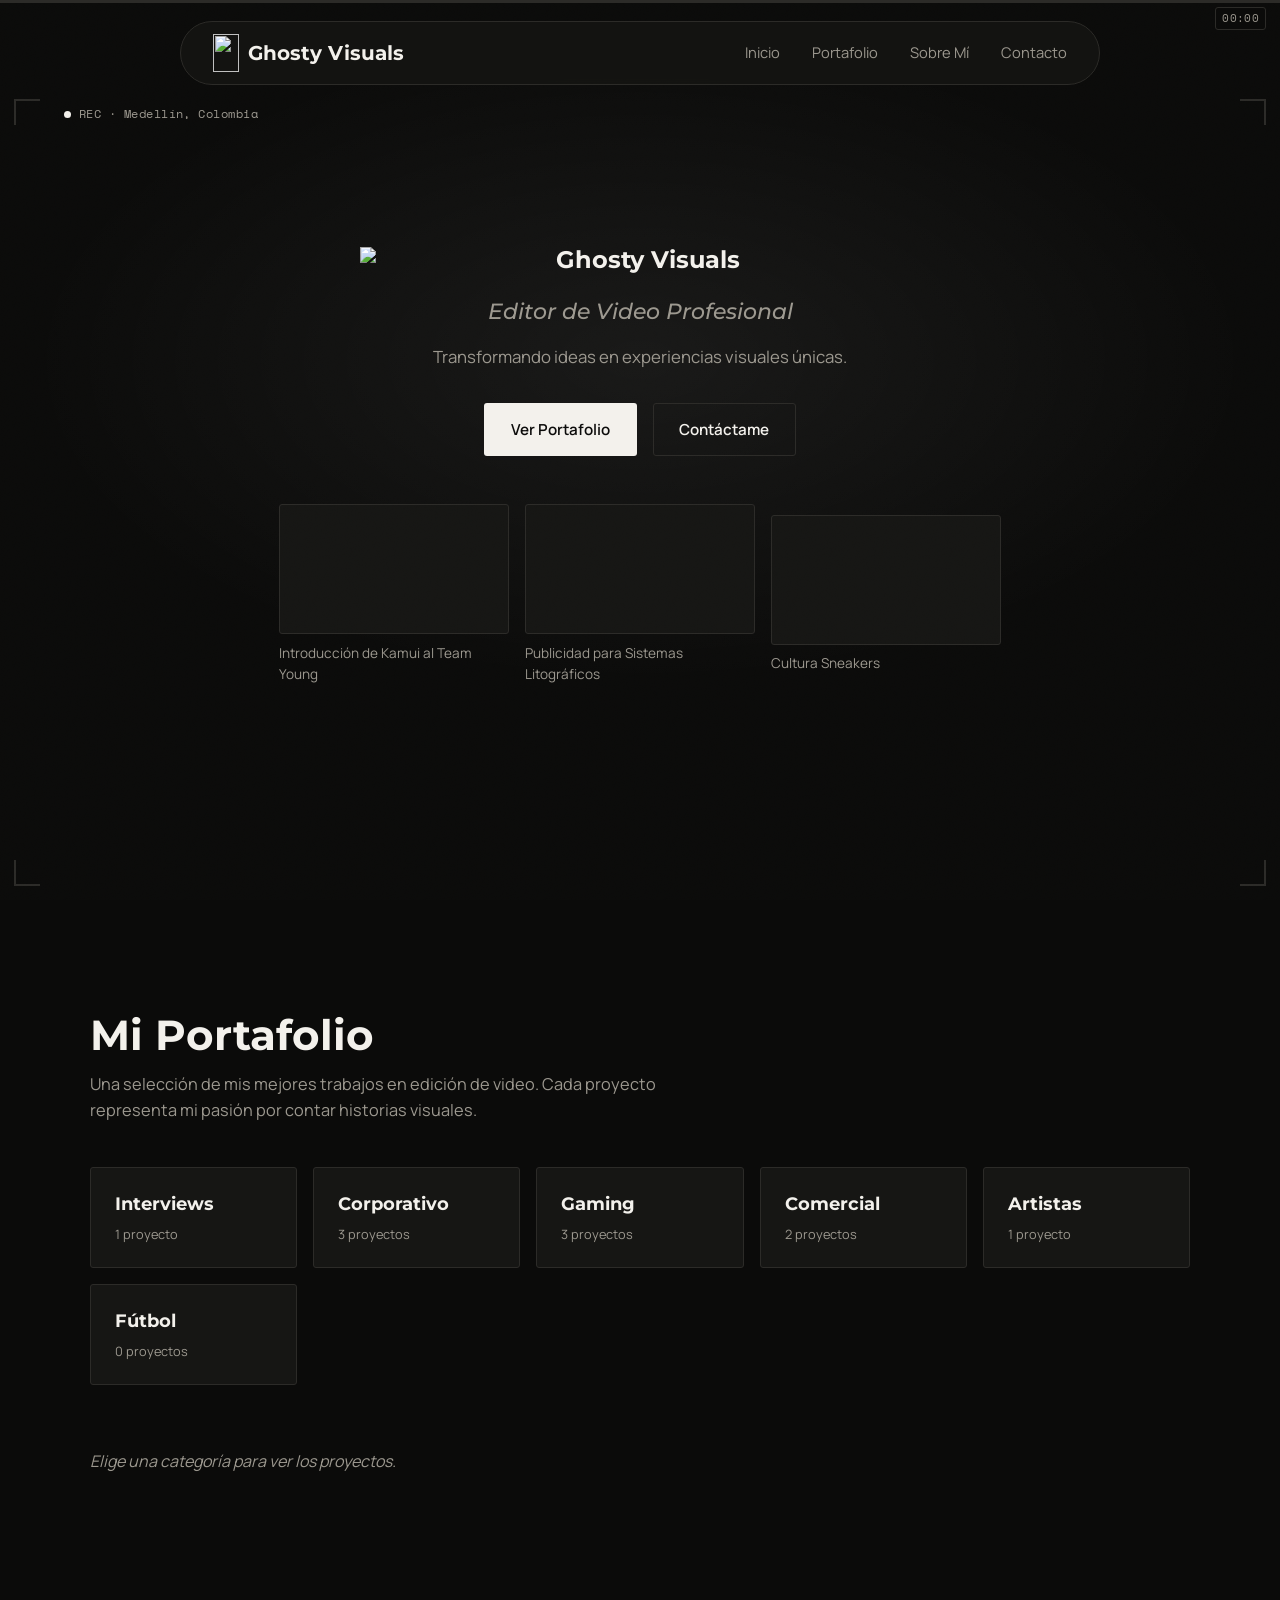
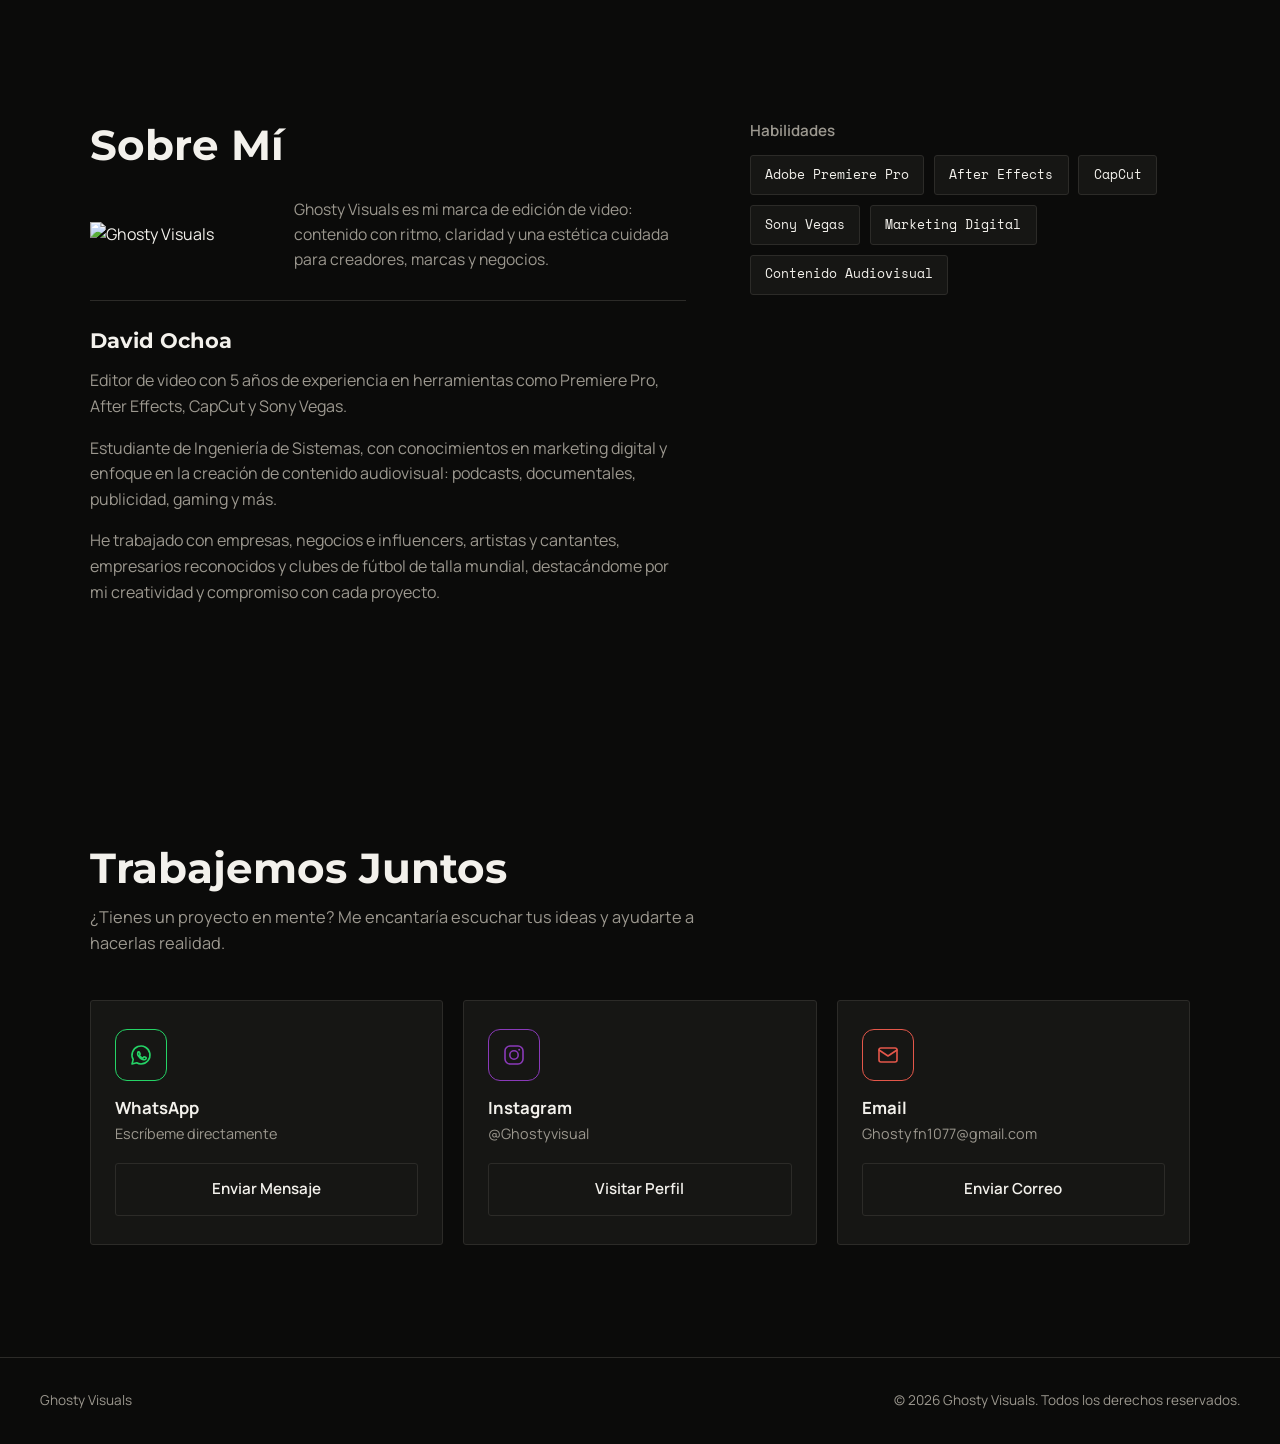
==== index.html @ fc75b126 "Primera versión del portafolio Primera versión del portafolio" ====
<!DOCTYPE html>
<html lang="es">
<head>
  <meta charset="UTF-8">
  <meta name="viewport" content="width=device-width, initial-scale=1.0">
  <title>Ghosty Visuals — Editor de Video Profesional</title>
  <meta name="description" content="Portafolio de Ghosty Visuals, editor de video en Medellín, Colombia. Interviews, corporativo, gaming, comercial, artistas y fútbol.">

  <link rel="preconnect" href="https://fonts.googleapis.com">
  <link rel="preconnect" href="https://fonts.gstatic.com" crossorigin>
  <link href="https://fonts.googleapis.com/css2?family=Montserrat:ital,wght@0,600;0,700;0,800;1,500&family=Manrope:wght@400;500;600;700&family=Space+Mono:wght@400;500&display=swap" rel="stylesheet">

  <link rel="stylesheet" href="styles.css">
</head>
<body>

  <!-- barra de progreso tipo "scrubber" de video -->
  <div class="scrub-track" aria-hidden="true">
    <div class="scrub-fill" id="scrubFill"></div>
    <span class="scrub-time" id="scrubTime">00:00</span>
  </div>

  <header class="nav">
    <a href="#inicio" class="nav__brand">
      <img class="nav__ghost" src="assets/logo-ghost-only.png" alt="">
      Ghosty Visuals
    </a>
    <button class="nav__toggle" id="navToggle" aria-label="Abrir menú" aria-expanded="false" aria-controls="navLinks">
      <span></span><span></span><span></span>
    </button>
    <nav class="nav__links" id="navLinks">
      <a href="#inicio">Inicio</a>
      <a href="#portafolio">Portafolio</a>
      <a href="#sobre-mi">Sobre Mí</a>
      <a href="#contacto">Contacto</a>
    </nav>
  </header>

  <main>
    <!-- HERO -->
    <section id="inicio" class="hero">
      <i class="corner corner--tl" aria-hidden="true"></i>
      <i class="corner corner--tr" aria-hidden="true"></i>
      <i class="corner corner--bl" aria-hidden="true"></i>
      <i class="corner corner--br" aria-hidden="true"></i>

      <div class="hero__osd">
        <span class="rec-dot" aria-hidden="true"></span>
        <span>REC · Medellín, Colombia</span>
      </div>

      <div class="hero__content">
        <h1 class="hero__logo-wrap"><img class="hero__logo" src="assets/logo-full.png" alt="Ghosty Visuals"></h1>
        <p class="hero__role">Editor de Video Profesional</p>
        <p class="hero__tagline">Transformando ideas en experiencias visuales únicas.</p>
        <div class="hero__cta">
          <a href="#portafolio" class="btn btn--primary">Ver Portafolio</a>
          <a href="#contacto" class="btn btn--ghost">Contáctame</a>
        </div>

        <div class="hero__previews" id="heroPreviews" aria-label="Videos destacados"></div>
      </div>
    </section>

    <!-- PORTAFOLIO -->
    <section id="portafolio" class="section portfolio">
      <div class="container">
        <div class="section-head">
          <h2>Mi Portafolio</h2>
          <p>Una selección de mis mejores trabajos en edición de video. Cada proyecto representa mi pasión por contar historias visuales.</p>
        </div>

        <div class="category-boxes" id="categoryBoxes" role="group" aria-label="Elegir categoría"></div>

        <div class="portfolio-results" id="portfolioResults" aria-live="polite"></div>
      </div>
    </section>

    <!-- SOBRE MÍ -->
    <section id="sobre-mi" class="section">
      <div class="container about">
        <div class="about__text">
          <h2>Sobre Mí</h2>

          <div class="about__brand">
            <img class="about__logo" src="assets/logo-full.png" alt="Ghosty Visuals">
            <p>Ghosty Visuals es mi marca de edición de video: contenido con ritmo, claridad y una estética cuidada para creadores, marcas y negocios.</p>
          </div>

          <div class="about__person">
            <h3>David Ochoa</h3>
            <p>Editor de video con 5 años de experiencia en herramientas como Premiere Pro, After Effects, CapCut y Sony Vegas.</p>
            <p>Estudiante de Ingeniería de Sistemas, con conocimientos en marketing digital y enfoque en la creación de contenido audiovisual: podcasts, documentales, publicidad, gaming y más.</p>
            <p>He trabajado con empresas, negocios e influencers, artistas y cantantes, empresarios reconocidos y clubes de fútbol de talla mundial, destacándome por mi creatividad y compromiso con cada proyecto.</p>
          </div>
        </div>
        <div class="about__skills">
          <h3>Habilidades</h3>
          <ul class="skills" id="skillsList"></ul>
        </div>
      </div>
    </section>

    <!-- CONTACTO -->
    <section id="contacto" class="section contact">
      <div class="container">
        <div class="section-head">
          <h2>Trabajemos Juntos</h2>
          <p>¿Tienes un proyecto en mente? Me encantaría escuchar tus ideas y ayudarte a hacerlas realidad.</p>
        </div>

        <div class="contact__grid">
          <article class="contact-card contact-card--whatsapp">
            <span class="contact-card__icon">
              <svg viewBox="0 0 24 24" fill="none" stroke="currentColor" stroke-width="1.6" stroke-linecap="round" stroke-linejoin="round">
                <path d="M12 21a9 9 0 1 0-7.8-4.5L3 21l4.7-1.2A9 9 0 0 0 12 21z"/>
                <path d="M8.8 9.4c.2-.5.4-.5.6-.5h.5c.15 0 .35 0 .5.4.2.5.6 1.5.65 1.6.05.1.08.2 0 .35-.08.15-.12.25-.24.4-.12.13-.25.28-.36.38-.12.1-.24.2-.1.45.13.25.6.9 1.3 1.45.9.7 1.6.9 1.85 1 .25.1.4.1.55-.05.15-.15.6-.7.75-.95.15-.25.3-.2.5-.1.2.08 1.3.6 1.5.7.2.1.35.15.4.25.05.1.05.5-.15 1s-1.05.9-1.45.95c-.4.05-.85.08-1.35-.1-.3-.1-.7-.2-1.2-.45-2.1-.9-3.5-3-3.6-3.15-.1-.15-.85-1.15-.85-2.15s.5-1.5.7-1.7z"/>
              </svg>
            </span>
            <h3>WhatsApp</h3>
            <p>Escríbeme directamente</p>
            <a class="btn btn--ghost" href="https://wa.me/573053373263?text=Hola%20David%20me%20gustar%C3%ADa%20trabajar%20contigo!" target="_blank" rel="noopener noreferrer">Enviar Mensaje</a>
          </article>

          <article class="contact-card contact-card--instagram">
            <span class="contact-card__icon">
              <svg viewBox="0 0 24 24" fill="none" stroke="currentColor" stroke-width="1.6" stroke-linecap="round" stroke-linejoin="round">
                <rect x="3" y="3" width="18" height="18" rx="5"/>
                <circle cx="12" cy="12" r="4.2"/>
                <circle cx="17.2" cy="6.8" r="1" fill="currentColor" stroke="none"/>
              </svg>
            </span>
            <h3>Instagram</h3>
            <p>@Ghostyvisual</p>
            <a class="btn btn--ghost" href="https://www.instagram.com/ghostyvisual/" target="_blank" rel="noopener noreferrer">Visitar Perfil</a>
          </article>

          <article class="contact-card contact-card--email">
            <span class="contact-card__icon">
              <svg viewBox="0 0 24 24" fill="none" stroke="currentColor" stroke-width="1.6" stroke-linecap="round" stroke-linejoin="round">
                <rect x="3" y="5" width="18" height="14" rx="2"/>
                <path d="M3 7l9 6 9-6"/>
              </svg>
            </span>
            <h3>Email</h3>
            <p>Ghostyfn1077@gmail.com</p>
            <a class="btn btn--ghost" href="https://mail.google.com/mail/?view=cm&fs=1&to=Ghostyfn1077@gmail.com&su=Me%20interesa%20trabajar%20contigo%20David" target="_blank" rel="noopener noreferrer">Enviar Correo</a>
          </article>
        </div>
      </div>
    </section>
  </main>

  <footer class="footer">
    <span>Ghosty Visuals</span>
    <span>© 2026 Ghosty Visuals. Todos los derechos reservados.</span>
  </footer>

  <!-- MODAL / LIGHTBOX DE VIDEO -->
  <div class="modal" id="modal" aria-hidden="true" role="dialog" aria-modal="true" aria-label="Reproductor de video">
    <div class="modal__backdrop" id="modalBackdrop"></div>
    <div class="modal__frame">
      <button class="modal__close" id="modalClose" aria-label="Cerrar video">
        <svg viewBox="0 0 24 24" fill="none" stroke="currentColor" stroke-width="2" stroke-linecap="round"><line x1="5" y1="5" x2="19" y2="19"/><line x1="19" y1="5" x2="5" y2="19"/></svg>
      </button>
      <div class="modal__player" id="modalPlayer"></div>
      <div class="modal__meta">
        <h3 id="modalTitle"></h3>
        <p id="modalDesc"></p>
      </div>
    </div>
  </div>

  <script src="script.js"></script>
</body>
</html>
---- styles.css ----
/* ============================================================
   Ghostyvisual — hoja de estilos
   Paleta monocromática (gris / negro / blanco) con acentos de
   marca solo en la sección de contacto. Tipografía geométrica
   (Montserrat) para un tono limpio y profesional.
   ============================================================ */

:root {
  --bg: #0B0B0A;
  --surface: #161614;
  --border: #2C2B28;
  --text: #F3F1EC;
  --text-muted: #9C988F;
  --line-hover: #59564D;

  --whatsapp: #25D366;
  --instagram: #8A3AB9;
  --email-accent: #E4574A;

  --font-display: 'Montserrat', sans-serif;
  --font-body: 'Manrope', sans-serif;
  --font-mono: 'Space Mono', monospace;

  --nav-h: 64px;
  --scrub-h: 3px;
  --nav-gap: 18px;
  --radius: 3px;
  --container: 1180px;
  --ease: cubic-bezier(.22, .61, .36, 1);
}

/* ---------- reset base ---------- */
*, *::before, *::after { box-sizing: border-box; }

html {
  scroll-behavior: smooth;
  scroll-padding-top: calc(var(--nav-h) + var(--scrub-h) + var(--nav-gap) + 16px);
}

body {
  margin: 0;
  background: var(--bg);
  color: var(--text);
  font-family: var(--font-body);
  font-size: 16px;
  line-height: 1.6;
  -webkit-font-smoothing: antialiased;
  position: relative;
}

body.no-scroll { overflow: hidden; }

img { max-width: 100%; display: block; }
a { color: inherit; text-decoration: none; }
button { font: inherit; color: inherit; background: none; border: none; cursor: pointer; padding: 0; }
ul { list-style: none; margin: 0; padding: 0; }
p { margin: 0; }
h1, h2, h3 { margin: 0; font-family: var(--font-display); font-weight: 700; line-height: 1.12; }

:focus-visible { outline: 2px solid var(--text); outline-offset: 3px; }

.container {
  max-width: var(--container);
  margin-inline: auto;
  padding-inline: clamp(1.25rem, 4vw, 2.5rem);
}

.section { padding-block: clamp(4rem, 9vw, 7rem); }

/* grano de película sutil sobre toda la página */
body::before {
  content: '';
  position: fixed;
  inset: 0;
  z-index: 2;
  pointer-events: none;
  opacity: .035;
  mix-blend-mode: overlay;
  background-image: url("data:image/svg+xml,%3Csvg xmlns='http://www.w3.org/2000/svg' width='120' height='120'%3E%3Cfilter id='n'%3E%3CfeTurbulence type='fractalNoise' baseFrequency='0.9' numOctaves='2' stitchTiles='stitch'/%3E%3C/filter%3E%3Crect width='100%25' height='100%25' filter='url(%23n)'/%3E%3C/svg%3E");
}

/* ---------- barra de progreso (scrubber) ---------- */
.scrub-track {
  position: fixed;
  top: 0; left: 0; right: 0;
  height: var(--scrub-h);
  background: var(--border);
  z-index: 60;
}
.scrub-fill {
  height: 100%;
  width: 0%;
  background: linear-gradient(90deg, var(--line-hover), var(--text));
}
.scrub-time {
  position: absolute;
  top: 7px; right: 14px;
  font-family: var(--font-mono);
  font-size: .68rem;
  color: var(--text-muted);
  background: var(--bg);
  padding: 2px 6px;
  border: 1px solid var(--border);
  border-radius: var(--radius);
  letter-spacing: .03em;
}

/* ---------- navegación ---------- */
.nav {
  position: fixed;
  top: calc(var(--scrub-h) + var(--nav-gap));
  left: 50%;
  transform: translateX(-50%);
  width: min(920px, calc(100% - 2.5rem));
  height: var(--nav-h);
  display: flex;
  align-items: center;
  justify-content: space-between;
  padding-inline: clamp(1.25rem, 3vw, 2rem);
  background: rgba(22, 22, 20, .78);
  backdrop-filter: blur(10px);
  border: 1px solid var(--border);
  border-radius: 999px;
  z-index: 55;
}
.nav__brand {
  display: inline-flex; align-items: center; gap: .55rem;
  font-family: var(--font-display); font-size: 1.25rem; font-weight: 700; letter-spacing: .005em;
}
.nav__ghost {
  width: 26px; height: 38px;
  object-fit: contain; object-position: center;
}
.nav__links { display: flex; gap: clamp(1rem, 2.5vw, 2rem); }
.nav__links a { font-size: .92rem; color: var(--text-muted); transition: color .2s var(--ease); }
.nav__links a:hover { color: var(--text); }

.nav__toggle {
  display: none;
  flex-direction: column;
  justify-content: center;
  gap: 5px;
  width: 26px;
  height: 26px;
}
.nav__toggle span {
  display: block; height: 2px; background: var(--text); border-radius: 2px;
  transition: transform .25s var(--ease), opacity .25s var(--ease);
}
.nav__toggle[aria-expanded="true"] span:nth-child(1) { transform: translateY(7px) rotate(45deg); }
.nav__toggle[aria-expanded="true"] span:nth-child(2) { opacity: 0; }
.nav__toggle[aria-expanded="true"] span:nth-child(3) { transform: translateY(-7px) rotate(-45deg); }

/* ---------- hero ---------- */
.hero {
  min-height: 100svh;
  position: relative;
  display: flex;
  align-items: center;
  justify-content: center;
  text-align: center;
  padding: calc(var(--nav-h) + var(--scrub-h) + var(--nav-gap) + 2rem) clamp(1.25rem, 6vw, 4rem) clamp(3rem, 8vw, 5rem);
  overflow: hidden;
  background:
    radial-gradient(ellipse 80% 60% at 50% 40%, rgba(255, 255, 255, .06), transparent 60%),
    var(--bg);
}
.hero__osd {
  position: absolute;
  top: calc(var(--nav-h) + var(--scrub-h) + var(--nav-gap) + 1.25rem);
  left: clamp(1.25rem, 6vw, 4rem);
  display: flex; align-items: center; gap: .5rem;
  font-family: var(--font-mono); font-size: .72rem; color: var(--text-muted);
  letter-spacing: .04em;
}
.rec-dot { width: 7px; height: 7px; border-radius: 50%; background: var(--text); animation: pulse 2.4s ease-in-out infinite; }
@keyframes pulse { 0%, 100% { opacity: 1; } 50% { opacity: .3; } }

.corner { position: absolute; width: 26px; height: 26px; }
.corner--tl { top: calc(var(--nav-h) + var(--scrub-h) + var(--nav-gap) + 14px); left: 14px; border-top: 2px solid var(--border); border-left: 2px solid var(--border); }
.corner--tr { top: calc(var(--nav-h) + var(--scrub-h) + var(--nav-gap) + 14px); right: 14px; border-top: 2px solid var(--border); border-right: 2px solid var(--border); }
.corner--bl { bottom: 14px; left: 14px; border-bottom: 2px solid var(--border); border-left: 2px solid var(--border); }
.corner--br { bottom: 14px; right: 14px; border-bottom: 2px solid var(--border); border-right: 2px solid var(--border); }

.hero__content { max-width: 900px; position: relative; z-index: 1; display: flex; flex-direction: column; align-items: center; }
.hero__logo-wrap { display: block; margin: 0; }
.hero__logo { width: min(560px, 85vw); height: auto; }
.hero__role {
  font-family: var(--font-display); font-style: italic; font-weight: 500;
  font-size: clamp(1.1rem, 2.2vw, 1.4rem); color: var(--text-muted); margin-top: 1.25rem;
}
.hero__tagline { color: var(--text-muted); font-size: 1.05rem; max-width: 46ch; margin-top: .9rem; }
.hero__cta { display: flex; gap: 1rem; margin-top: 2rem; flex-wrap: wrap; justify-content: center; }

/* ---------- previews de video en el hero ---------- */
.hero__previews {
  display: flex;
  gap: 1rem;
  margin-top: clamp(2rem, 5vw, 3rem);
  max-width: 100%;
  overflow-x: auto;
  padding-bottom: .25rem;
  justify-content: center;
}
.preview-card {
  flex: 0 0 auto;
  width: min(230px, 62vw);
  text-align: left;
}
.preview-card__frame {
  position: relative;
  display: block;
  width: 100%;
  aspect-ratio: 16 / 9;
  overflow: hidden;
  border: 1px solid var(--border);
  border-radius: var(--radius);
  background: var(--surface);
}
.preview-card__frame iframe {
  position: absolute; inset: 0;
  width: 100%; height: 100%;
  border: 0;
  pointer-events: none;
}
.preview-card__title {
  display: block;
  margin-top: .55rem;
  font-size: .85rem;
  color: var(--text-muted);
  transition: color .2s var(--ease);
}
.preview-card:hover .preview-card__title { color: var(--text); }
.preview-card:hover .preview-card__frame { border-color: var(--line-hover); }

.preview-card--placeholder { cursor: default; }
.preview-card__frame--empty {
  display: flex; align-items: center; justify-content: center;
  border-style: dashed;
  color: var(--text-muted);
  font-family: var(--font-mono);
  font-size: .72rem;
  letter-spacing: .03em;
}
.preview-card__title--placeholder { font-style: italic; }

/* ---------- botones ---------- */
.btn {
  display: inline-flex; align-items: center; justify-content: center;
  padding: .85rem 1.6rem;
  border-radius: var(--radius);
  font-weight: 600; font-size: .95rem;
  border: 1px solid transparent;
  transition: transform .2s var(--ease), background .2s var(--ease), border-color .2s var(--ease), color .2s var(--ease);
}
.btn--primary { background: var(--text); color: var(--bg); }
.btn--primary:hover { transform: translateY(-2px); background: #fff; }
.btn--ghost { border-color: var(--border); color: var(--text); }
.btn--ghost:hover { border-color: var(--text); }

/* ---------- encabezados de sección ---------- */
.section-head { max-width: 640px; margin-bottom: 2.75rem; }
.section-head h2 { font-size: clamp(2rem, 4vw, 2.6rem); margin-bottom: .75rem; }
.section-head p { color: var(--text-muted); font-size: 1.02rem; }

/* ---------- cajitas de categoría ---------- */
.category-boxes {
  display: grid;
  grid-template-columns: repeat(auto-fit, minmax(190px, 1fr));
  gap: 1rem;
  margin-bottom: 2.5rem;
}
.category-box {
  display: flex; flex-direction: column; align-items: flex-start; gap: .35rem;
  padding: 1.4rem 1.5rem;
  border: 1px solid var(--border);
  border-radius: var(--radius);
  background: var(--surface);
  transition: border-color .2s var(--ease), background .2s var(--ease), color .2s var(--ease);
}
.category-box:hover { border-color: var(--line-hover); }
.category-box__name { font-family: var(--font-display); font-weight: 700; font-size: 1.1rem; }
.category-box__count { font-size: .8rem; color: var(--text-muted); }
.category-box[aria-pressed="true"] { background: var(--text); border-color: var(--text); }
.category-box[aria-pressed="true"] .category-box__name,
.category-box[aria-pressed="true"] .category-box__count { color: var(--bg); }

/* ---------- resultados del portafolio ---------- */
.portfolio-results { min-height: 4rem; }
.portfolio-results__empty {
  color: var(--text-muted);
  font-style: italic;
  padding: 1.5rem 0;
}
.portfolio-group__title {
  font-style: italic; font-weight: 500; color: var(--text-muted);
  font-family: var(--font-body);
  font-size: clamp(1.1rem, 2vw, 1.3rem);
  margin-bottom: 1.25rem;
  padding-bottom: .75rem;
  border-bottom: 1px solid var(--border);
}

/* ---------- grid de proyectos ---------- */
.cards-grid { display: grid; grid-template-columns: repeat(auto-fill, minmax(300px, 1fr)); gap: 1.5rem; }

.card {
  background: var(--surface);
  border: 1px solid var(--border);
  border-radius: var(--radius);
  overflow: hidden;
  transition: border-color .2s var(--ease);
}
.card:hover { border-color: var(--line-hover); }

.card__media { position: relative; display: block; width: 100%; aspect-ratio: 16 / 9; overflow: hidden; }
.card__media img {
  width: 100%; height: 100%; object-fit: cover;
  transition: transform .5s var(--ease), filter .5s var(--ease);
  filter: brightness(.8) grayscale(.25);
}
.card__media:hover img { transform: scale(1.06); filter: brightness(1) grayscale(0); }

.card__play {
  position: absolute; inset: 0;
  display: flex; align-items: center; justify-content: center;
  opacity: 0; transition: opacity .3s var(--ease);
}
.card__play svg { width: 46px; height: 46px; color: #fff; filter: drop-shadow(0 2px 10px rgba(0, 0, 0, .5)); }
.card__media:hover .card__play { opacity: 1; }

.card__corner { position: absolute; width: 16px; height: 16px; opacity: 0; transition: opacity .3s var(--ease); }
.card__corner--tl { top: 8px; left: 8px; border-top: 2px solid var(--text); border-left: 2px solid var(--text); }
.card__corner--br { bottom: 8px; right: 8px; border-bottom: 2px solid var(--text); border-right: 2px solid var(--text); }
.card__media:hover .card__corner { opacity: 1; }

.card__body { padding: 1.1rem 1.25rem 1.4rem; }
.card__tag {
  display: inline-block; font-family: var(--font-mono); font-size: .68rem;
  color: var(--text-muted); border: 1px solid var(--border);
  padding: .15rem .5rem; border-radius: var(--radius); margin-bottom: .65rem;
}
.card__body h3 { font-family: var(--font-body); font-weight: 700; font-size: 1.05rem; margin-bottom: .4rem; }
.card__body p { color: var(--text-muted); font-size: .92rem; line-height: 1.5; }

/* ---------- modal ---------- */
.modal {
  position: fixed; inset: 0; z-index: 1000;
  display: flex; align-items: center; justify-content: center;
  padding: 2rem;
  opacity: 0; pointer-events: none;
  transition: opacity .25s var(--ease);
}
.modal.is-open { opacity: 1; pointer-events: auto; }
.modal__backdrop { position: absolute; inset: 0; background: rgba(4, 4, 4, .9); backdrop-filter: blur(4px); }
.modal__frame {
  position: relative; width: min(920px, 100%);
  background: var(--surface); border: 1px solid var(--border); border-radius: var(--radius);
  overflow: hidden;
  transform: scale(.96);
  transition: transform .25s var(--ease);
}
.modal.is-open .modal__frame { transform: scale(1); }
.modal__player { position: relative; width: 100%; aspect-ratio: 16 / 9; background: #000; }
.modal__player iframe { position: absolute; inset: 0; width: 100%; height: 100%; border: 0; }
.modal__meta { padding: 1.25rem 1.5rem; }
.modal__meta h3 { font-family: var(--font-body); font-size: 1.1rem; margin-bottom: .35rem; }
.modal__meta p { color: var(--text-muted); font-size: .92rem; }
.modal__close {
  position: absolute; top: .85rem; right: .85rem; z-index: 2;
  width: 36px; height: 36px;
  display: flex; align-items: center; justify-content: center;
  background: rgba(11, 11, 10, .7); border: 1px solid var(--border); border-radius: var(--radius);
  color: var(--text);
  transition: border-color .2s var(--ease);
}
.modal__close svg { width: 16px; height: 16px; }
.modal__close:hover { border-color: var(--text); }

/* ---------- sobre mí ---------- */
.about { display: grid; grid-template-columns: 1.15fr .85fr; gap: clamp(2rem, 5vw, 4rem); align-items: start; }
.about__text h2 { margin-bottom: 1.75rem; font-size: clamp(2rem, 4vw, 2.6rem); }

.about__brand {
  display: flex; align-items: center; gap: 1.5rem;
  padding-bottom: 1.75rem;
  margin-bottom: 1.75rem;
  border-bottom: 1px solid var(--border);
}
.about__logo {
  width: clamp(120px, 18vw, 180px);
  flex: 0 0 auto;
}
.about__brand p { color: var(--text-muted); font-size: .98rem; max-width: 40ch; }

.about__person h3 { font-size: 1.3rem; margin-bottom: 1rem; }
.about__person p { color: var(--text-muted); margin-bottom: 1rem; max-width: 60ch; }

.about__skills h3 { font-family: var(--font-body); font-size: .95rem; color: var(--text-muted); margin-bottom: 1rem; font-weight: 600; }
.skills { display: flex; flex-wrap: wrap; gap: .6rem; }
.skills li { font-family: var(--font-mono); font-size: .8rem; padding: .55rem .9rem; border: 1px solid var(--border); border-radius: var(--radius); background: var(--surface); }

/* ---------- contacto ---------- */
.contact__grid { display: grid; grid-template-columns: repeat(auto-fit, minmax(240px, 1fr)); gap: 1.25rem; }
.contact-card {
  background: var(--surface); border: 1px solid var(--border); border-radius: var(--radius);
  padding: 1.75rem 1.5rem;
  transition: border-color .2s var(--ease), transform .2s var(--ease);
}
.contact-card:hover { border-color: var(--line-hover); transform: translateY(-3px); }
.contact-card h3 { font-family: var(--font-body); font-size: 1.05rem; margin-bottom: .3rem; }
.contact-card p { color: var(--text-muted); font-size: .9rem; margin-bottom: 1.1rem; }
.contact-card .btn { width: 100%; }

.contact-card__icon {
  width: 52px; height: 52px;
  display: flex; align-items: center; justify-content: center;
  border-radius: 12px;
  border: 1.5px solid var(--border);
  color: var(--text);
  margin-bottom: 1.1rem;
}
.contact-card__icon svg { width: 24px; height: 24px; }

.contact-card--whatsapp .contact-card__icon { border-color: var(--whatsapp); color: var(--whatsapp); }
.contact-card--instagram .contact-card__icon { border-color: var(--instagram); color: var(--instagram); }
.contact-card--email .contact-card__icon { border-color: var(--email-accent); color: var(--email-accent); }

/* ---------- footer ---------- */
.footer {
  display: flex; justify-content: space-between; align-items: center;
  padding: 2rem clamp(1.25rem, 4vw, 2.5rem);
  border-top: 1px solid var(--border);
  color: var(--text-muted); font-size: .85rem;
  flex-wrap: wrap; gap: .75rem;
}

/* ---------- responsive ---------- */
@media (max-width: 860px) {
  .about { grid-template-columns: 1fr; }
}

@media (max-width: 720px) {
  .nav__toggle { display: flex; }
  .nav__links {
    position: fixed;
    top: calc(var(--nav-h) + var(--scrub-h) + var(--nav-gap) + 10px);
    left: 50%;
    transform: translateX(-50%) translateY(-8px);
    width: min(920px, calc(100% - 2.5rem));
    flex-direction: column;
    background: rgba(22, 22, 20, .96);
    backdrop-filter: blur(10px);
    border: 1px solid var(--border);
    border-radius: 20px;
    padding: .5rem clamp(1.25rem, 4vw, 2rem);
    opacity: 0;
    pointer-events: none;
    transition: opacity .2s var(--ease), transform .2s var(--ease);
  }
  .nav__links.is-open { opacity: 1; pointer-events: auto; transform: translateX(-50%) translateY(0); }
  .nav__links a { padding: .7rem 0; border-bottom: 1px solid var(--border); }
  .nav__links a:last-child { border-bottom: none; }
  .about__brand { flex-direction: column; align-items: flex-start; }
}

@media (max-width: 520px) {
  .hero__cta { flex-direction: column; align-items: stretch; }
  .footer { flex-direction: column; align-items: flex-start; }
}

/* ---------- accesibilidad de movimiento ---------- */
@media (prefers-reduced-motion: reduce) {
  html { scroll-behavior: auto; }
  *, *::before, *::after {
    animation-duration: .001ms !important;
    animation-iteration-count: 1 !important;
    transition-duration: .001ms !important;
  }
}
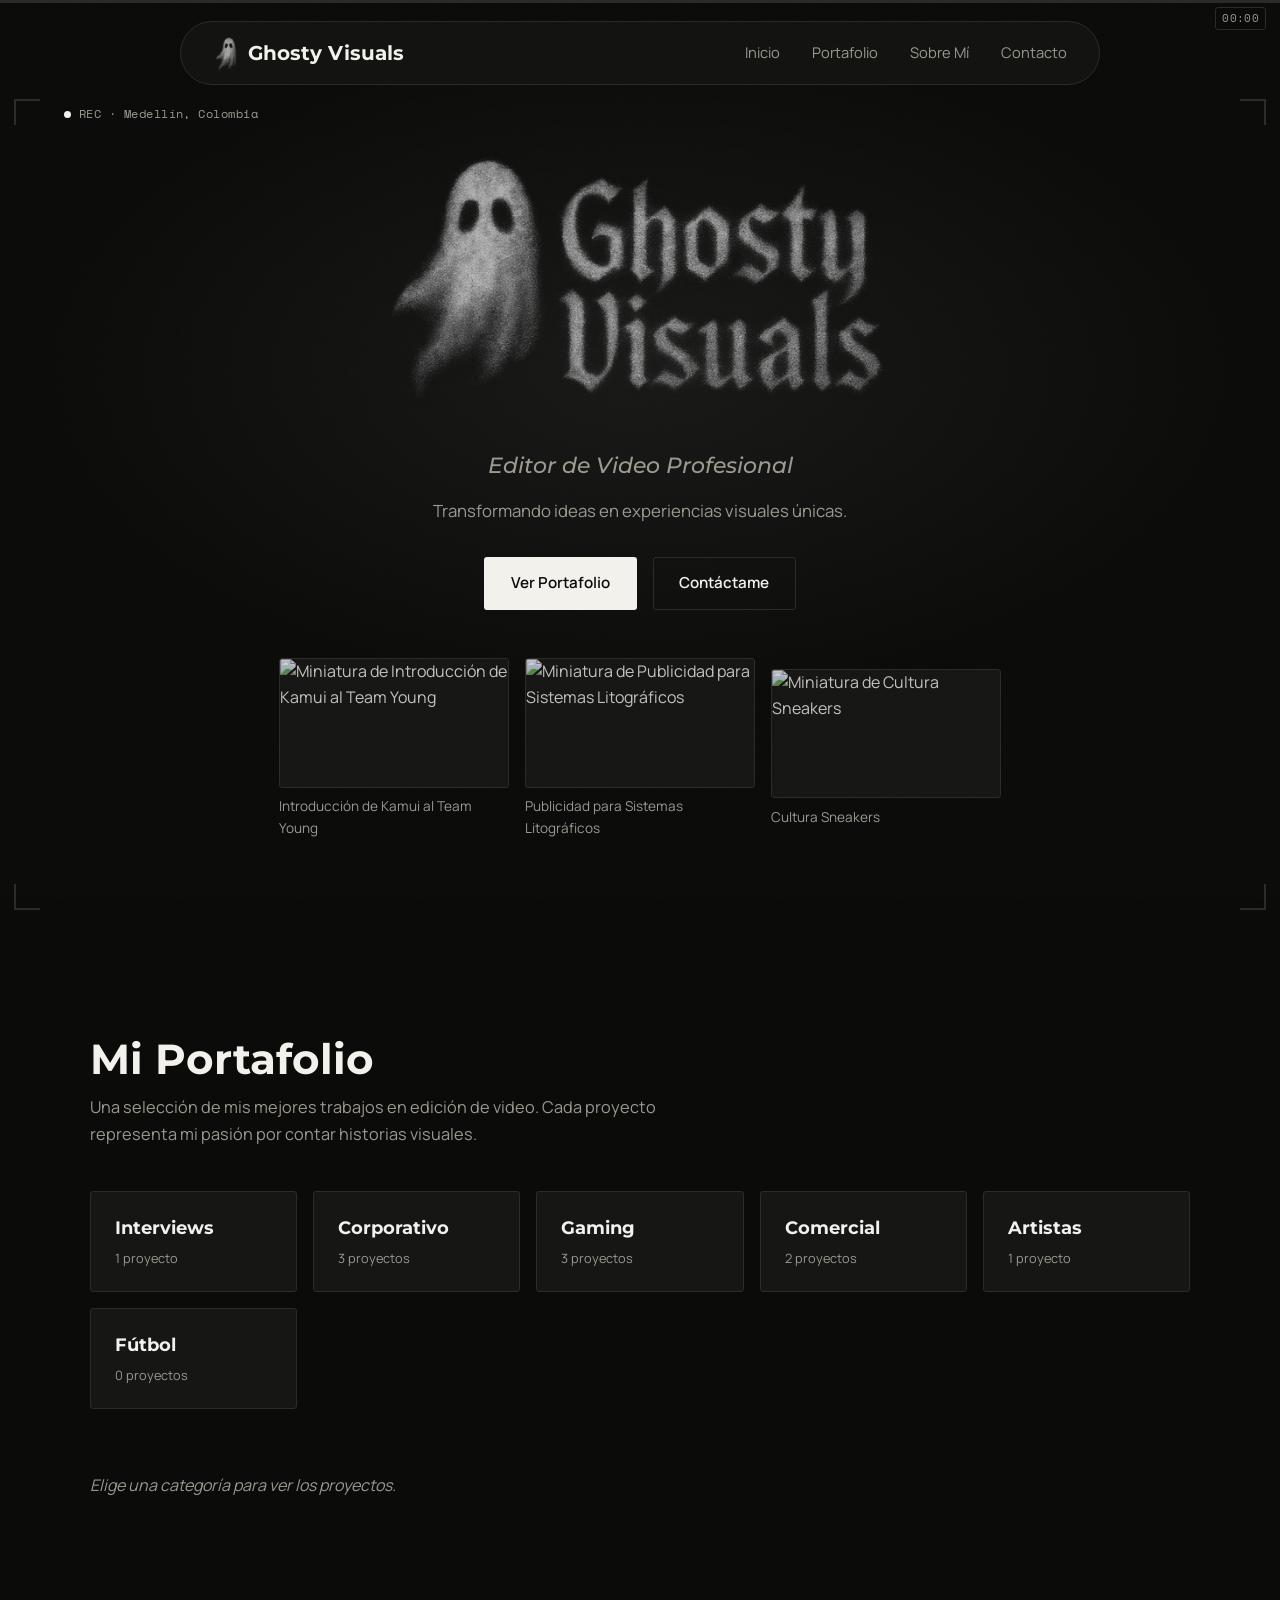
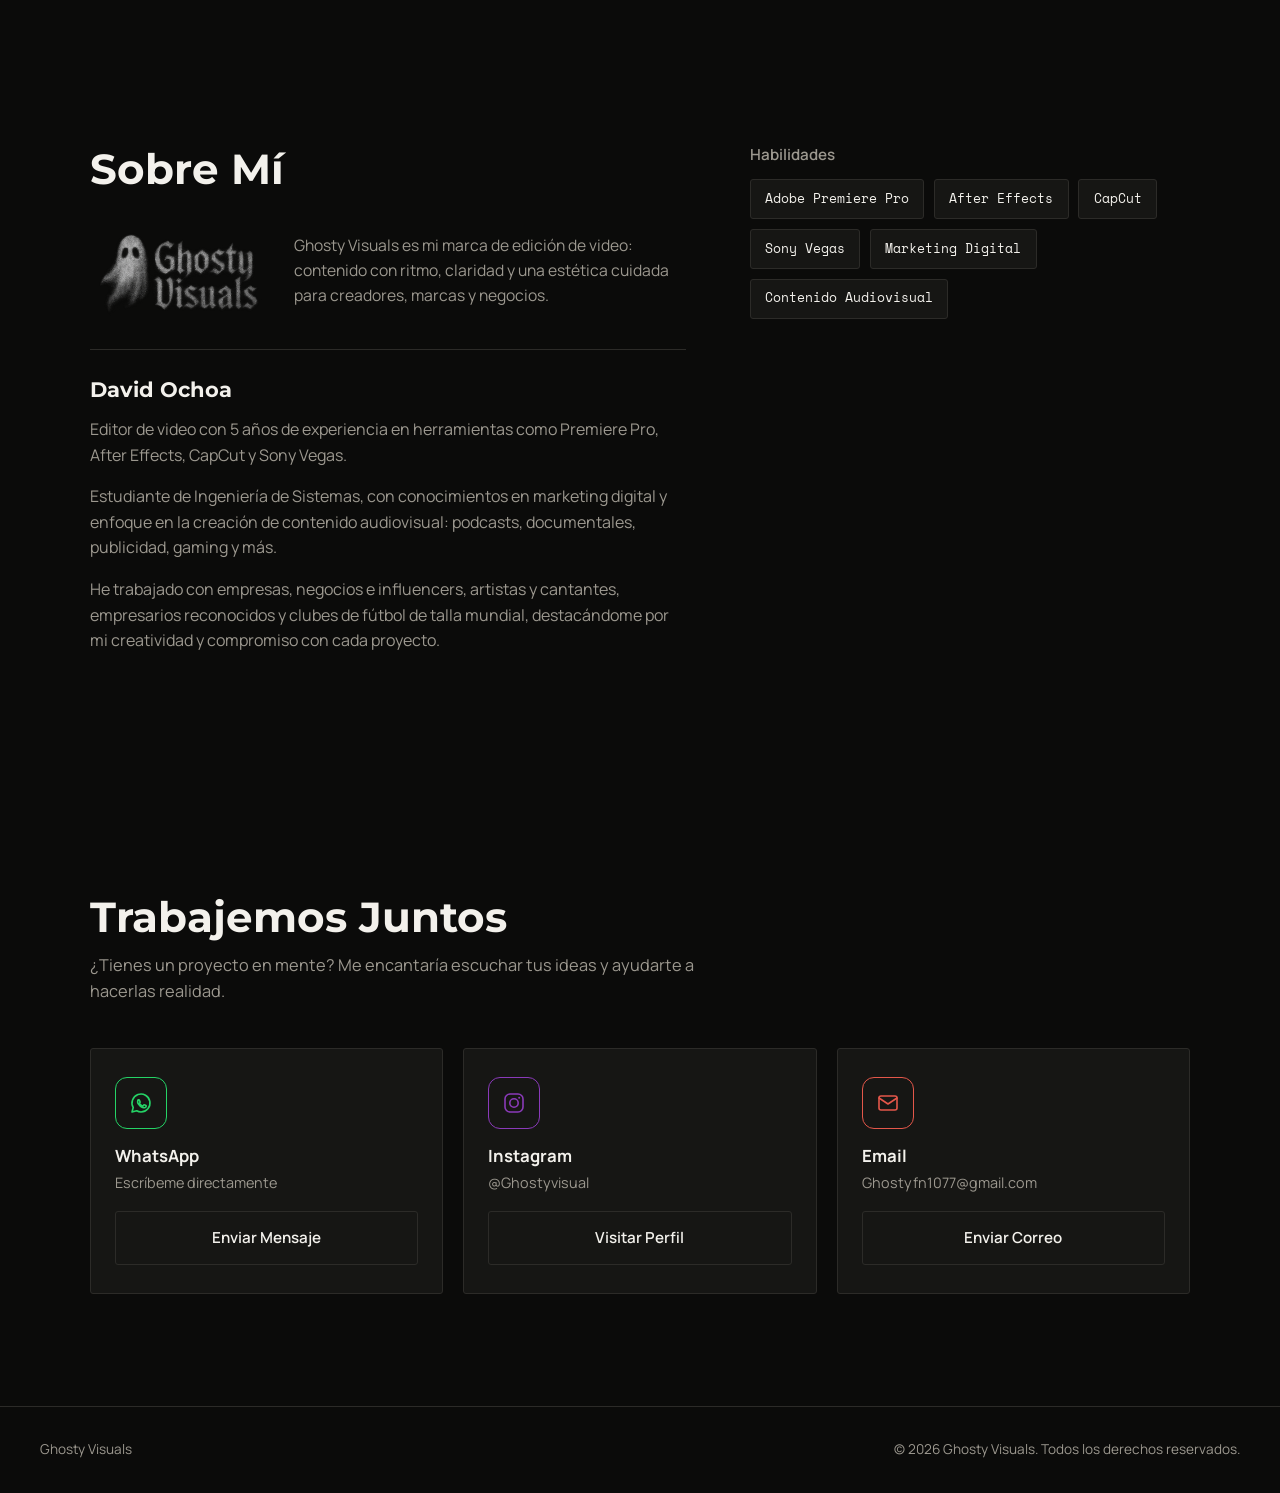
==== commit bb81e3ad: "Corrige rutas de logos, quita duplicados y cambia previews del inicio a miniaturas limpias - Arregla" ====
--- a/index.html
+++ b/index.html
@@ -22,7 +22,7 @@
 
   <header class="nav">
     <a href="#inicio" class="nav__brand">
-      <img class="nav__ghost" src="assets/logo-ghost-only.png" alt="">
+      <img class="nav__ghost" src="logo-ghost-only.png" alt="">
       Ghosty Visuals
     </a>
     <button class="nav__toggle" id="navToggle" aria-label="Abrir menú" aria-expanded="false" aria-controls="navLinks">
@@ -50,7 +50,7 @@
       </div>
 
       <div class="hero__content">
-        <h1 class="hero__logo-wrap"><img class="hero__logo" src="assets/logo-full.png" alt="Ghosty Visuals"></h1>
+        <h1 class="hero__logo-wrap"><img class="hero__logo" src="logo-full.png" alt="Ghosty Visuals"></h1>
         <p class="hero__role">Editor de Video Profesional</p>
         <p class="hero__tagline">Transformando ideas en experiencias visuales únicas.</p>
         <div class="hero__cta">
@@ -83,7 +83,7 @@
           <h2>Sobre Mí</h2>
 
           <div class="about__brand">
-            <img class="about__logo" src="assets/logo-full.png" alt="Ghosty Visuals">
+            <img class="about__logo" src="logo-full.png" alt="Ghosty Visuals">
             <p>Ghosty Visuals es mi marca de edición de video: contenido con ritmo, claridad y una estética cuidada para creadores, marcas y negocios.</p>
           </div>
 
--- a/styles.css
+++ b/styles.css
@@ -217,12 +217,21 @@
   border-radius: var(--radius);
   background: var(--surface);
 }
-.preview-card__frame iframe {
+.preview-card__frame img {
   position: absolute; inset: 0;
   width: 100%; height: 100%;
-  border: 0;
-  pointer-events: none;
-}
+  object-fit: cover;
+  transition: transform .5s var(--ease), filter .5s var(--ease);
+  filter: brightness(.8) grayscale(.25);
+}
+.preview-card:hover .preview-card__frame img { transform: scale(1.06); filter: brightness(1) grayscale(0); }
+.preview-card__play {
+  position: absolute; inset: 0;
+  display: flex; align-items: center; justify-content: center;
+  opacity: 0; transition: opacity .3s var(--ease);
+}
+.preview-card__play svg { width: 34px; height: 34px; color: #fff; filter: drop-shadow(0 2px 10px rgba(0, 0, 0, .5)); }
+.preview-card:hover .preview-card__play { opacity: 1; }
 .preview-card__title {
   display: block;
   margin-top: .55rem;
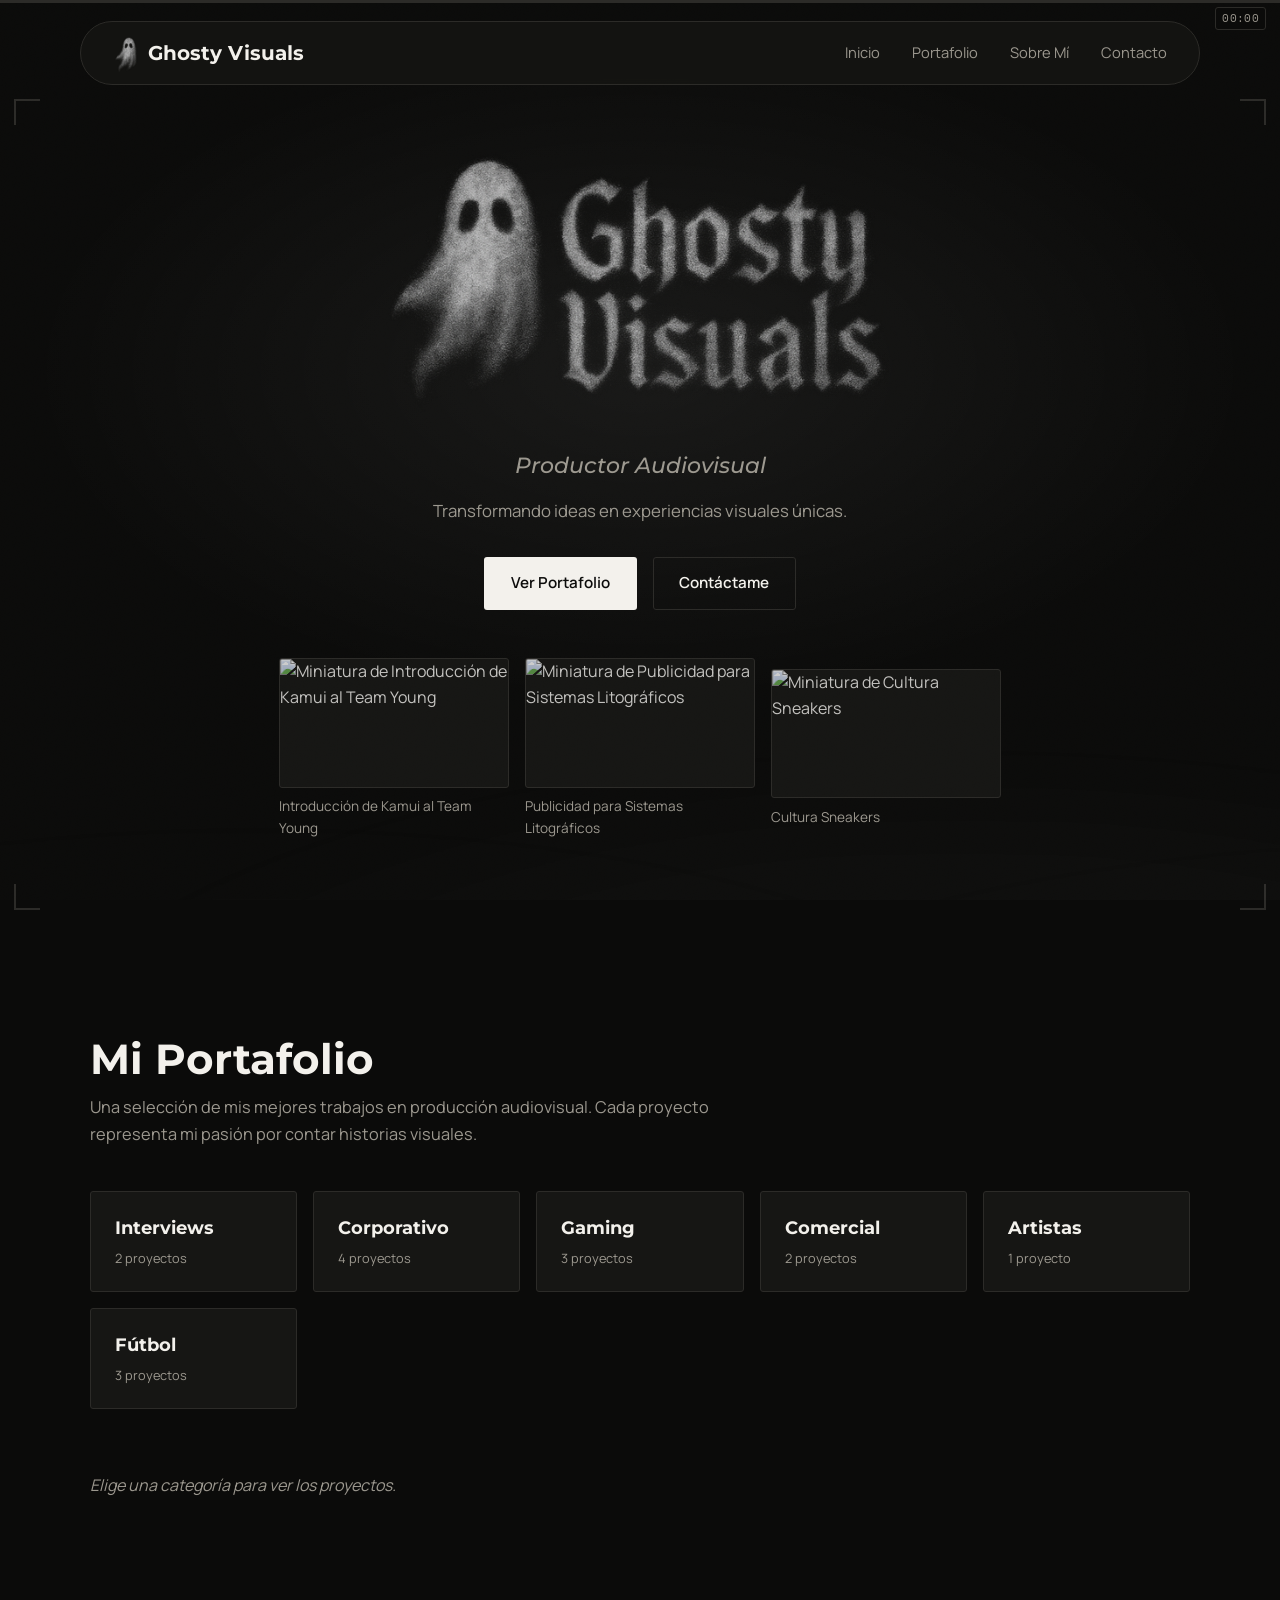
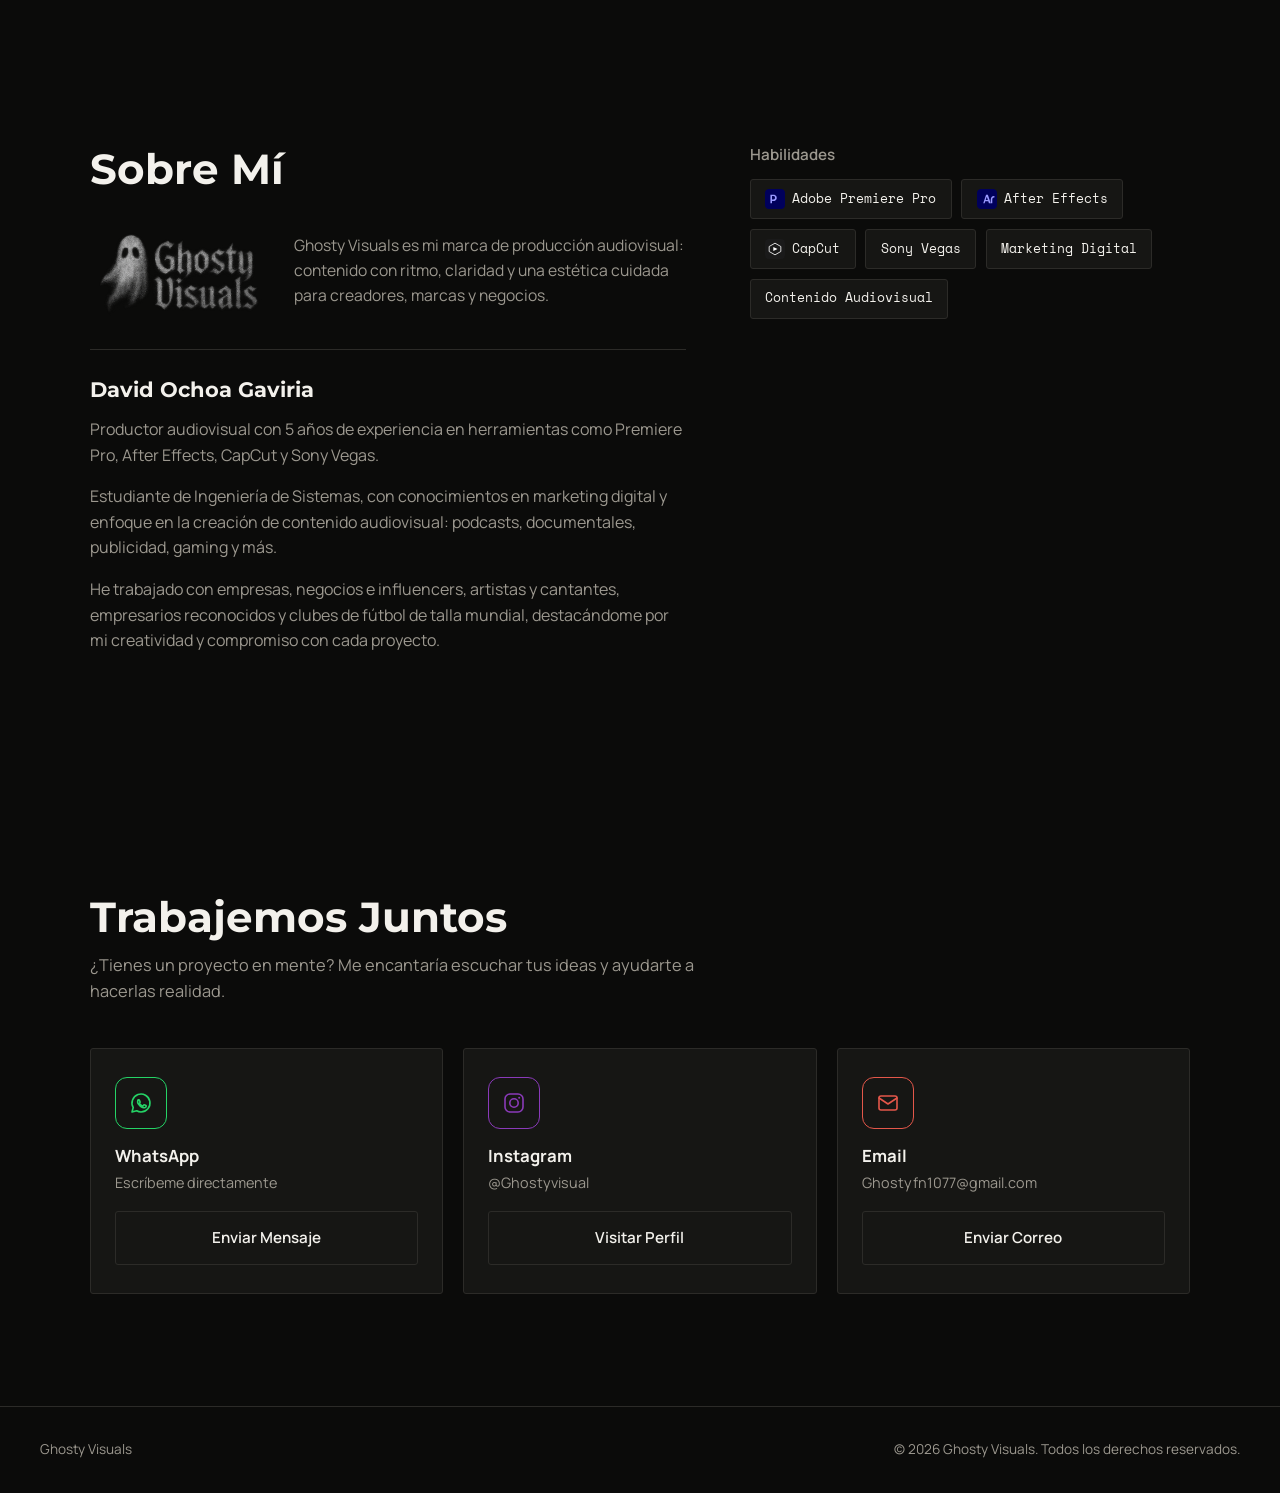
==== commit 928519f5: "Productor audiovisual, niebla decorativa, logos Premiere/AE/CapCut, nombre completo, quita REC" ====
--- a/index.html
+++ b/index.html
@@ -3,8 +3,8 @@
 <head>
   <meta charset="UTF-8">
   <meta name="viewport" content="width=device-width, initial-scale=1.0">
-  <title>Ghosty Visuals — Editor de Video Profesional</title>
-  <meta name="description" content="Portafolio de Ghosty Visuals, editor de video en Medellín, Colombia. Interviews, corporativo, gaming, comercial, artistas y fútbol.">
+  <title>Ghosty Visuals — Productor Audiovisual</title>
+  <meta name="description" content="Portafolio de Ghosty Visuals, productor audiovisual en Medellín, Colombia. Interviews, corporativo, gaming, comercial, artistas y fútbol.">
 
   <link rel="preconnect" href="https://fonts.googleapis.com">
   <link rel="preconnect" href="https://fonts.gstatic.com" crossorigin>
@@ -36,6 +36,13 @@
     </nav>
   </header>
 
+  <!-- Niebla decorativa -->
+  <div class="fog" aria-hidden="true">
+    <div class="fog__layer fog__layer--1"></div>
+    <div class="fog__layer fog__layer--2"></div>
+    <div class="fog__layer fog__layer--3"></div>
+  </div>
+
   <main>
     <!-- HERO -->
     <section id="inicio" class="hero">
@@ -44,14 +51,9 @@
       <i class="corner corner--bl" aria-hidden="true"></i>
       <i class="corner corner--br" aria-hidden="true"></i>
 
-      <div class="hero__osd">
-        <span class="rec-dot" aria-hidden="true"></span>
-        <span>REC · Medellín, Colombia</span>
-      </div>
-
       <div class="hero__content">
         <h1 class="hero__logo-wrap"><img class="hero__logo" src="logo-full.png" alt="Ghosty Visuals"></h1>
-        <p class="hero__role">Editor de Video Profesional</p>
+        <p class="hero__role">Productor Audiovisual</p>
         <p class="hero__tagline">Transformando ideas en experiencias visuales únicas.</p>
         <div class="hero__cta">
           <a href="#portafolio" class="btn btn--primary">Ver Portafolio</a>
@@ -67,7 +69,7 @@
       <div class="container">
         <div class="section-head">
           <h2>Mi Portafolio</h2>
-          <p>Una selección de mis mejores trabajos en edición de video. Cada proyecto representa mi pasión por contar historias visuales.</p>
+          <p>Una selección de mis mejores trabajos en producción audiovisual. Cada proyecto representa mi pasión por contar historias visuales.</p>
         </div>
 
         <div class="category-boxes" id="categoryBoxes" role="group" aria-label="Elegir categoría"></div>
@@ -84,12 +86,12 @@
 
           <div class="about__brand">
             <img class="about__logo" src="logo-full.png" alt="Ghosty Visuals">
-            <p>Ghosty Visuals es mi marca de edición de video: contenido con ritmo, claridad y una estética cuidada para creadores, marcas y negocios.</p>
+            <p>Ghosty Visuals es mi marca de producción audiovisual: contenido con ritmo, claridad y una estética cuidada para creadores, marcas y negocios.</p>
           </div>
 
           <div class="about__person">
-            <h3>David Ochoa</h3>
-            <p>Editor de video con 5 años de experiencia en herramientas como Premiere Pro, After Effects, CapCut y Sony Vegas.</p>
+            <h3>David Ochoa Gaviria</h3>
+            <p>Productor audiovisual con 5 años de experiencia en herramientas como Premiere Pro, After Effects, CapCut y Sony Vegas.</p>
             <p>Estudiante de Ingeniería de Sistemas, con conocimientos en marketing digital y enfoque en la creación de contenido audiovisual: podcasts, documentales, publicidad, gaming y más.</p>
             <p>He trabajado con empresas, negocios e influencers, artistas y cantantes, empresarios reconocidos y clubes de fútbol de talla mundial, destacándome por mi creatividad y compromiso con cada proyecto.</p>
           </div>
--- a/styles.css
+++ b/styles.css
@@ -111,7 +111,7 @@
   top: calc(var(--scrub-h) + var(--nav-gap));
   left: 50%;
   transform: translateX(-50%);
-  width: min(920px, calc(100% - 2.5rem));
+  width: min(1120px, calc(100% - 2.5rem));
   height: var(--nav-h);
   display: flex;
   align-items: center;
@@ -456,7 +456,7 @@
     top: calc(var(--nav-h) + var(--scrub-h) + var(--nav-gap) + 10px);
     left: 50%;
     transform: translateX(-50%) translateY(-8px);
-    width: min(920px, calc(100% - 2.5rem));
+    width: min(1120px, calc(100% - 2.5rem));
     flex-direction: column;
     background: rgba(22, 22, 20, .96);
     backdrop-filter: blur(10px);
@@ -487,3 +487,74 @@
     transition-duration: .001ms !important;
   }
 }
+
+/* ---------- niebla / humo decorativo ---------- */
+.fog {
+  position: fixed;
+  inset: 0;
+  z-index: 1;
+  pointer-events: none;
+  overflow: hidden;
+}
+.fog__layer {
+  position: absolute;
+  width: 200%;
+  height: 60%;
+  background: radial-gradient(ellipse 60% 100% at 50% 100%,
+    rgba(255,255,255,.045) 0%,
+    rgba(255,255,255,.018) 40%,
+    transparent 70%);
+  border-radius: 50%;
+  filter: blur(28px);
+  will-change: transform;
+}
+.fog__layer--1 {
+  bottom: -20%;
+  left: -25%;
+  animation: fogDrift1 22s ease-in-out infinite alternate;
+  opacity: .8;
+}
+.fog__layer--2 {
+  bottom: -30%;
+  left: 15%;
+  animation: fogDrift2 28s ease-in-out infinite alternate;
+  opacity: .55;
+}
+.fog__layer--3 {
+  bottom: -25%;
+  right: -20%;
+  animation: fogDrift3 35s ease-in-out infinite alternate;
+  opacity: .45;
+}
+@keyframes fogDrift1 {
+  0%   { transform: translateX(0)   translateY(0)   scaleX(1); }
+  100% { transform: translateX(5%)  translateY(-4%) scaleX(1.08); }
+}
+@keyframes fogDrift2 {
+  0%   { transform: translateX(0)   translateY(0)   scaleX(1); }
+  100% { transform: translateX(-6%) translateY(-3%) scaleX(.94); }
+}
+@keyframes fogDrift3 {
+  0%   { transform: translateX(0)   translateY(0)   scaleX(1); }
+  100% { transform: translateX(-4%) translateY(-5%) scaleX(1.06); }
+}
+@media (prefers-reduced-motion: reduce) {
+  .fog__layer { animation: none; }
+}
+
+/* ---------- habilidades con logo ---------- */
+.skills li {
+  display: inline-flex;
+  align-items: center;
+  gap: .45rem;
+}
+.skill__logo {
+  display: flex;
+  align-items: center;
+  flex-shrink: 0;
+}
+.skill__logo svg {
+  width: 20px;
+  height: 20px;
+  border-radius: 4px;
+}
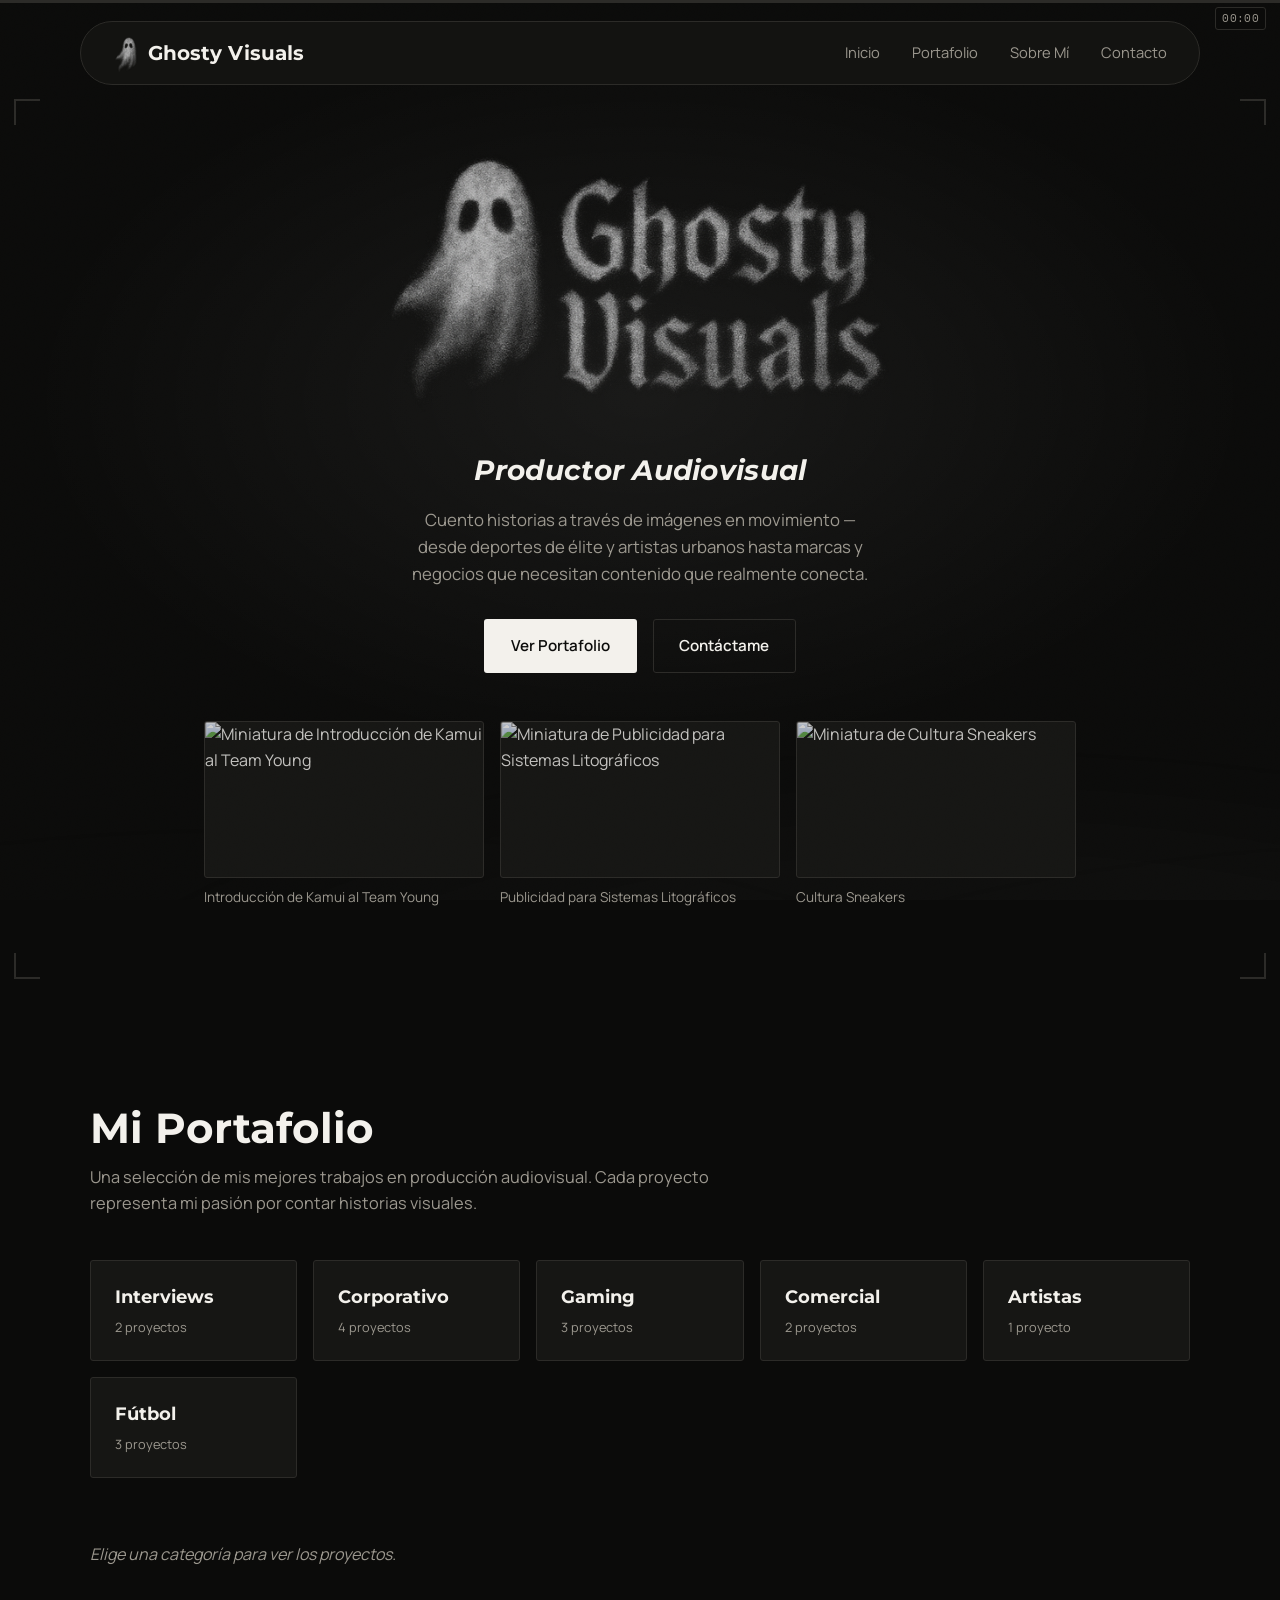
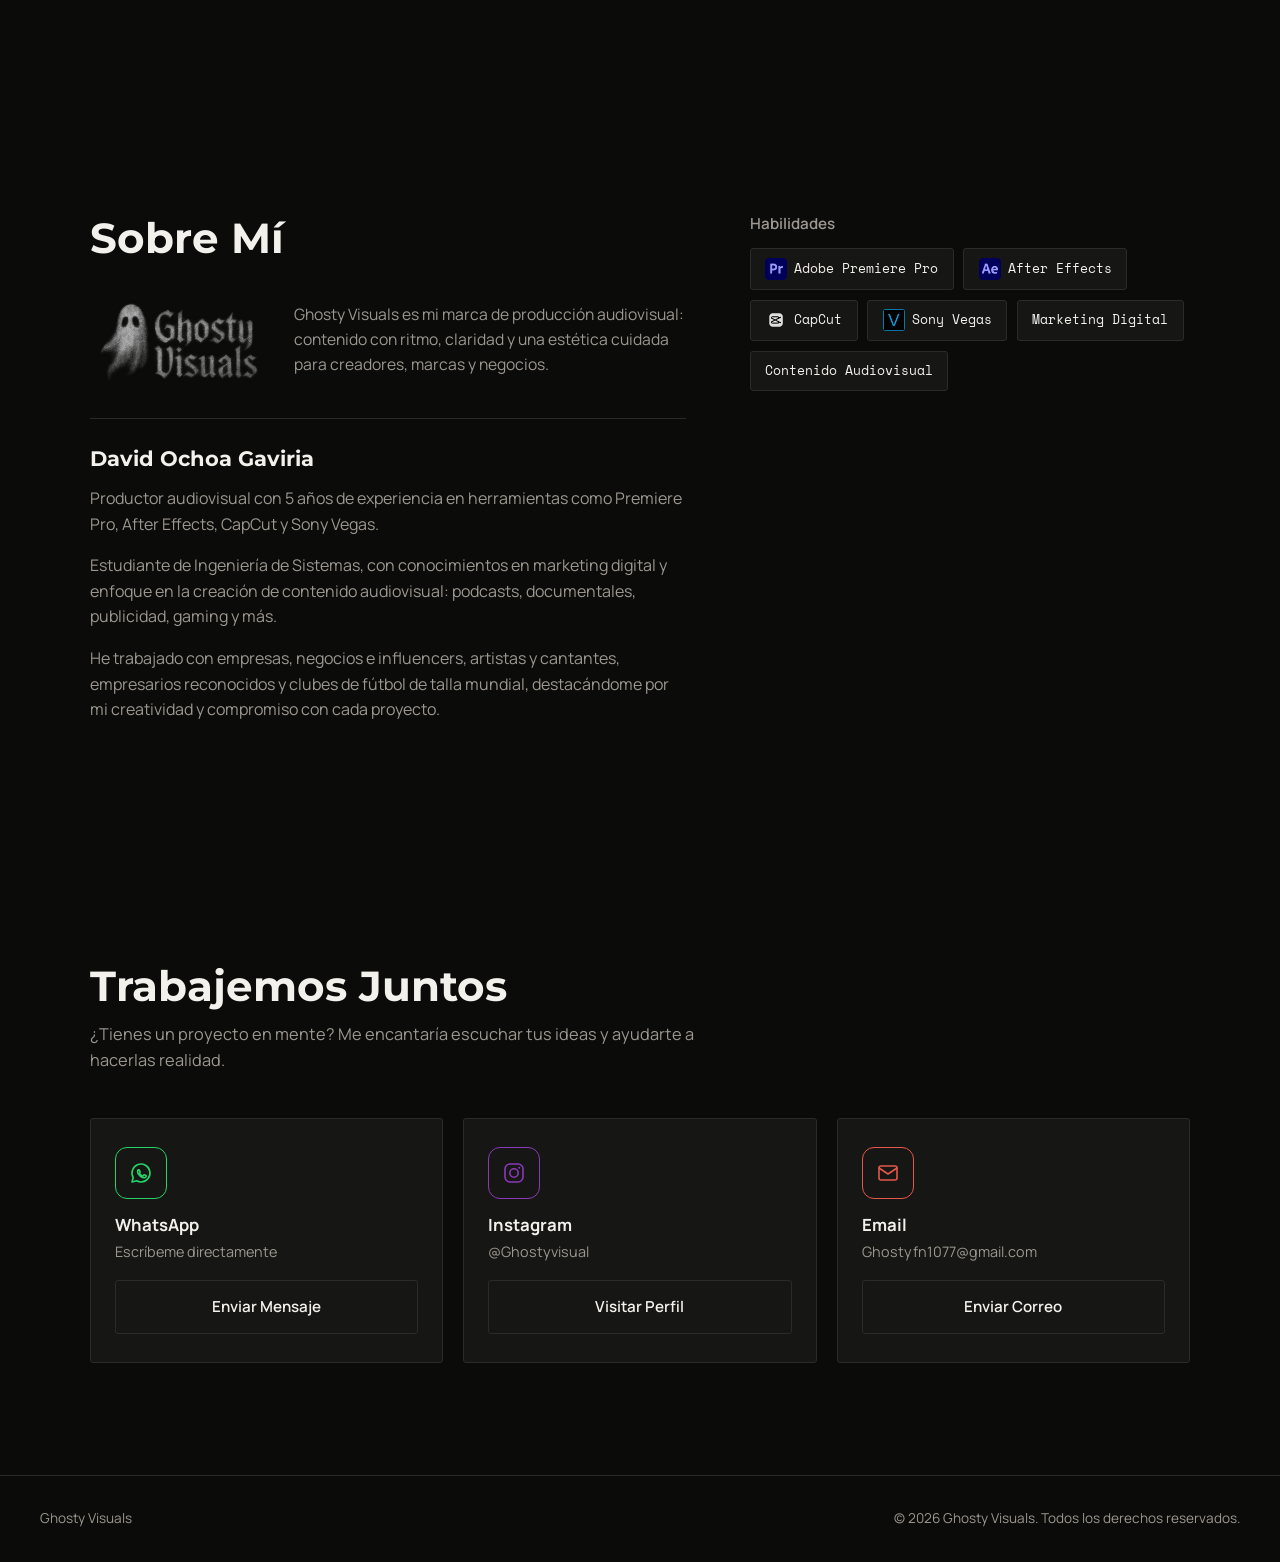
==== commit 13a0ff49: "Logo CapCut tamaño uniforme, role en negrilla, fade menú móvil, hero móvil centrado, tagline nuevo" ====
--- a/index.html
+++ b/index.html
@@ -54,7 +54,7 @@
       <div class="hero__content">
         <h1 class="hero__logo-wrap"><img class="hero__logo" src="logo-full.png" alt="Ghosty Visuals"></h1>
         <p class="hero__role">Productor Audiovisual</p>
-        <p class="hero__tagline">Transformando ideas en experiencias visuales únicas.</p>
+        <p class="hero__tagline">Cuento historias a través de imágenes en movimiento — desde deportes de élite y artistas urbanos hasta marcas y negocios que necesitan contenido que realmente conecta.</p>
         <div class="hero__cta">
           <a href="#portafolio" class="btn btn--primary">Ver Portafolio</a>
           <a href="#contacto" class="btn btn--ghost">Contáctame</a>
--- a/styles.css
+++ b/styles.css
@@ -186,8 +186,9 @@
 .hero__logo-wrap { display: block; margin: 0; }
 .hero__logo { width: min(560px, 85vw); height: auto; }
 .hero__role {
-  font-family: var(--font-display); font-style: italic; font-weight: 500;
-  font-size: clamp(1.1rem, 2.2vw, 1.4rem); color: var(--text-muted); margin-top: 1.25rem;
+  font-family: var(--font-display); font-style: italic; font-weight: 700;
+  font-size: clamp(1.35rem, 2.8vw, 1.75rem); color: var(--text); margin-top: 1.25rem;
+  letter-spacing: .01em;
 }
 .hero__tagline { color: var(--text-muted); font-size: 1.05rem; max-width: 46ch; margin-top: .9rem; }
 .hero__cta { display: flex; gap: 1rem; margin-top: 2rem; flex-wrap: wrap; justify-content: center; }
@@ -204,7 +205,7 @@
 }
 .preview-card {
   flex: 0 0 auto;
-  width: min(230px, 62vw);
+  width: min(280px, 62vw);
   text-align: left;
 }
 .preview-card__frame {
@@ -455,19 +456,24 @@
     position: fixed;
     top: calc(var(--nav-h) + var(--scrub-h) + var(--nav-gap) + 10px);
     left: 50%;
-    transform: translateX(-50%) translateY(-8px);
+    transform: translateX(-50%) translateY(-12px);
     width: min(1120px, calc(100% - 2.5rem));
     flex-direction: column;
-    background: rgba(22, 22, 20, .96);
-    backdrop-filter: blur(10px);
+    background: rgba(14, 14, 12, .97);
+    backdrop-filter: blur(18px);
     border: 1px solid var(--border);
     border-radius: 20px;
     padding: .5rem clamp(1.25rem, 4vw, 2rem);
     opacity: 0;
     pointer-events: none;
-    transition: opacity .2s var(--ease), transform .2s var(--ease);
+    transition: opacity .38s cubic-bezier(.4,0,.2,1), transform .38s cubic-bezier(.4,0,.2,1);
   }
-  .nav__links.is-open { opacity: 1; pointer-events: auto; transform: translateX(-50%) translateY(0); }
+  .nav__links.is-open {
+    opacity: 1;
+    pointer-events: auto;
+    transform: translateX(-50%) translateY(0);
+    transition: opacity .32s cubic-bezier(.2,.6,.4,1), transform .32s cubic-bezier(.2,.6,.4,1);
+  }
   .nav__links a { padding: .7rem 0; border-bottom: 1px solid var(--border); }
   .nav__links a:last-child { border-bottom: none; }
   .about__brand { flex-direction: column; align-items: flex-start; }
@@ -554,7 +560,83 @@
   flex-shrink: 0;
 }
 .skill__logo svg {
-  width: 20px;
-  height: 20px;
+  width: 22px;
+  height: 22px;
   border-radius: 4px;
 }
+.skill__logo img {
+  width: 22px;
+  height: 22px;
+  border-radius: 4px;
+}
+
+/* ============================================================
+   OPTIMIZACIONES MÓVIL — se aplican en pantallas < 640px
+   ============================================================ */
+@media (max-width: 640px) {
+
+  /* --- hero: todo cabe sin scroll horizontal --- */
+  .hero {
+    padding-top: calc(var(--nav-h) + var(--scrub-h) + var(--nav-gap) + 3.5rem);
+    padding-left: 1.25rem;
+    padding-right: 1.25rem;
+    padding-bottom: 3rem;
+    min-height: 100svh;
+    align-items: center;
+    justify-content: center;
+  }
+  .hero__content { width: 100%; display: flex; flex-direction: column; align-items: center; text-align: center; }
+  .hero__logo { width: min(88vw, 320px); }
+  .hero__role { font-size: 1.15rem; margin-top: 1rem; }
+  .hero__tagline { font-size: .93rem; max-width: 100%; margin-top: .6rem; }
+  .hero__cta { flex-direction: column; align-items: stretch; gap: .75rem; margin-top: 1.5rem; width: 100%; max-width: 320px; }
+  .btn { padding: .85rem 1.25rem; font-size: .92rem; }
+
+  /* --- previews: fila horizontal scrolleable, tarjetas más pequeñas --- */
+  .hero__previews {
+    gap: .75rem;
+    margin-top: 1.5rem;
+    padding-bottom: .5rem;
+    justify-content: flex-start;
+    -webkit-overflow-scrolling: touch;
+    scrollbar-width: none;
+  }
+  .hero__previews::-webkit-scrollbar { display: none; }
+  .preview-card { width: min(70vw, 240px); }
+  .preview-card__title { font-size: .78rem; }
+
+  /* --- portafolio: cajitas apiladas de ancho completo --- */
+  .category-boxes { grid-template-columns: 1fr 1fr; gap: .65rem; }
+  .category-box { padding: 1rem 1.1rem; }
+  .category-box__name { font-size: .95rem; }
+  .category-box__count { font-size: .75rem; }
+
+  /* --- cards del portafolio: 1 columna --- */
+  .cards-grid { grid-template-columns: 1fr; gap: 1rem; }
+
+  /* --- sección Sobre Mí --- */
+  .about { grid-template-columns: 1fr; gap: 2rem; }
+  .about__brand { flex-direction: column; align-items: flex-start; gap: 1rem; }
+  .about__logo { width: min(70vw, 200px); }
+
+  /* --- habilidades: wrap ajustado --- */
+  .skills { gap: .5rem; }
+  .skills li { font-size: .78rem; padding: .45rem .75rem; }
+  .skill__logo svg, .skill__logo img { width: 16px; height: 16px; }
+
+  /* --- contacto: 1 columna --- */
+  .contact__grid { grid-template-columns: 1fr; }
+
+  /* --- sección head --- */
+  .section-head h2 { font-size: 1.6rem; }
+  .section-head p { font-size: .93rem; }
+
+  /* --- resultados del portafolio: añadir margen para que el scroll funcione bien --- */
+  .portfolio-results { scroll-margin-top: calc(var(--nav-h) + var(--scrub-h) + var(--nav-gap) + 1rem); }
+}
+
+/* pantallas muy pequeñas (< 380px) */
+@media (max-width: 380px) {
+  .category-boxes { grid-template-columns: 1fr; }
+  .hero__logo { width: 85vw; }
+}
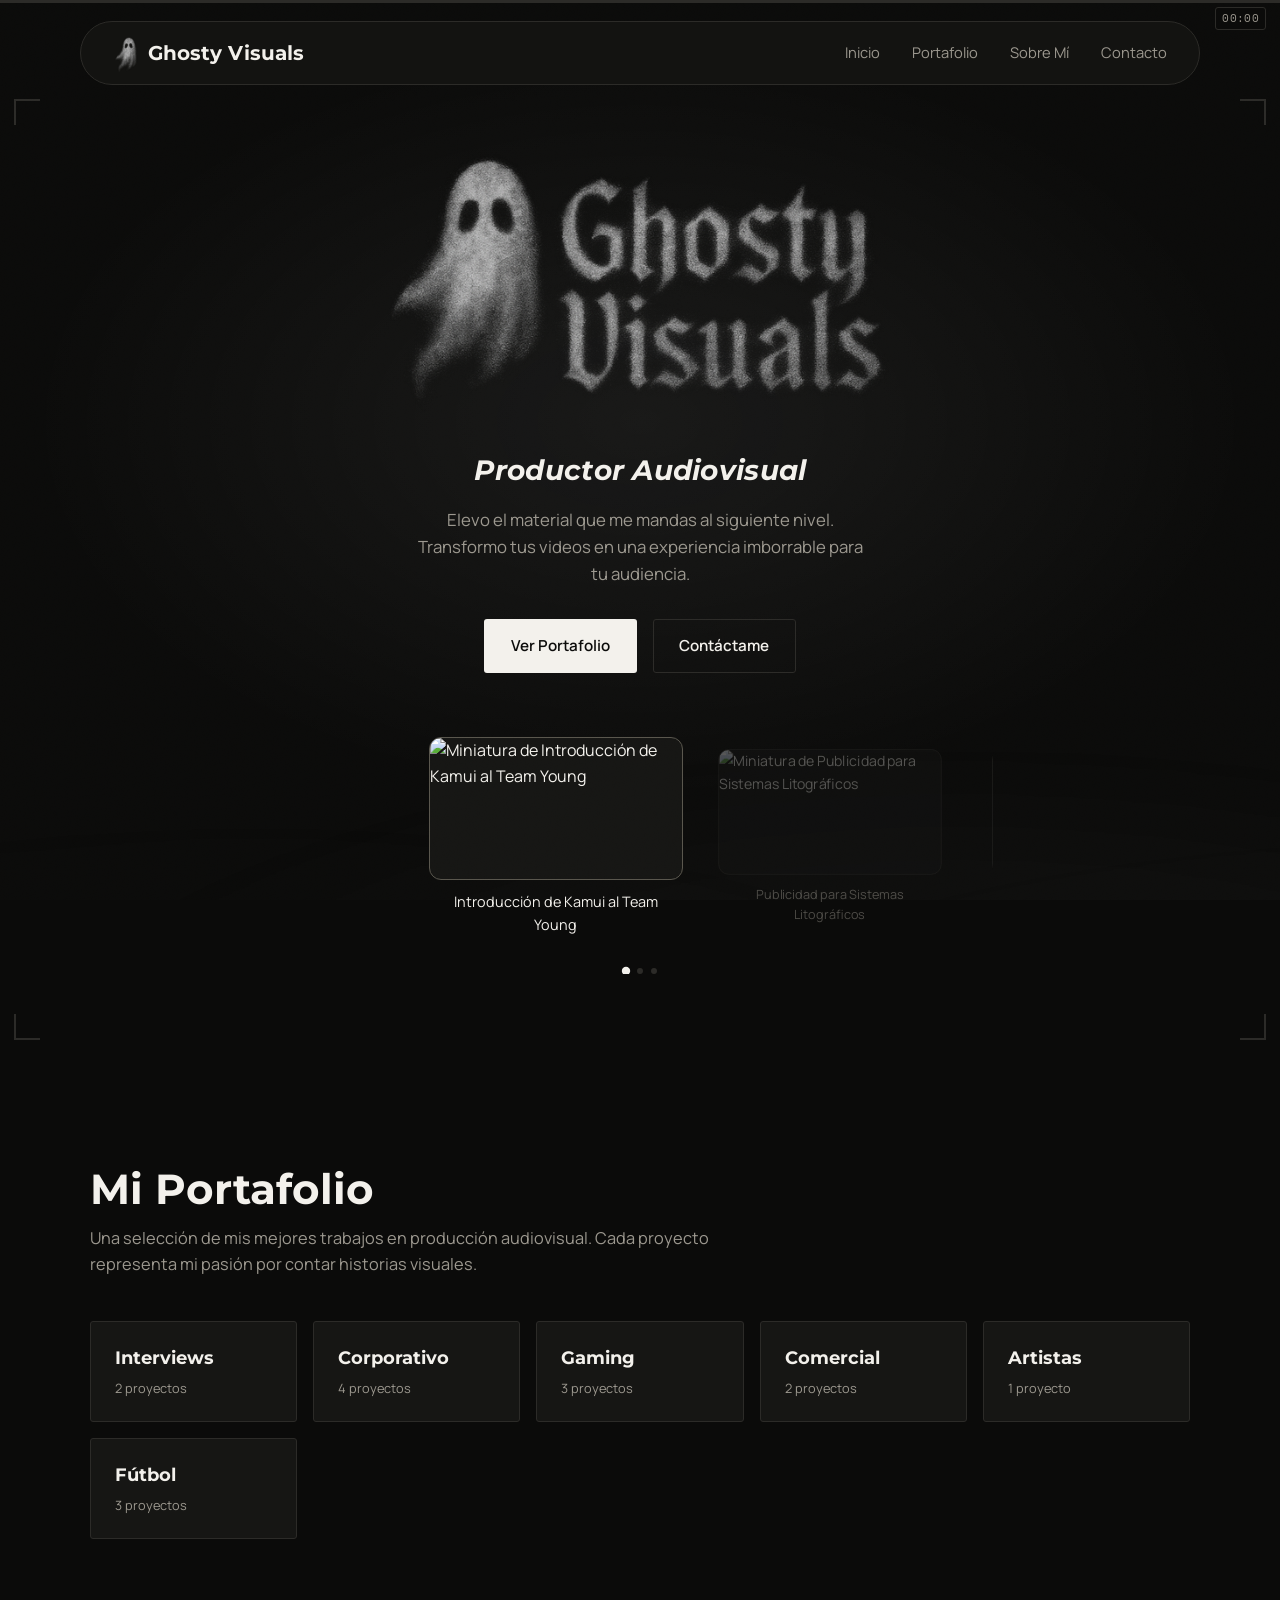
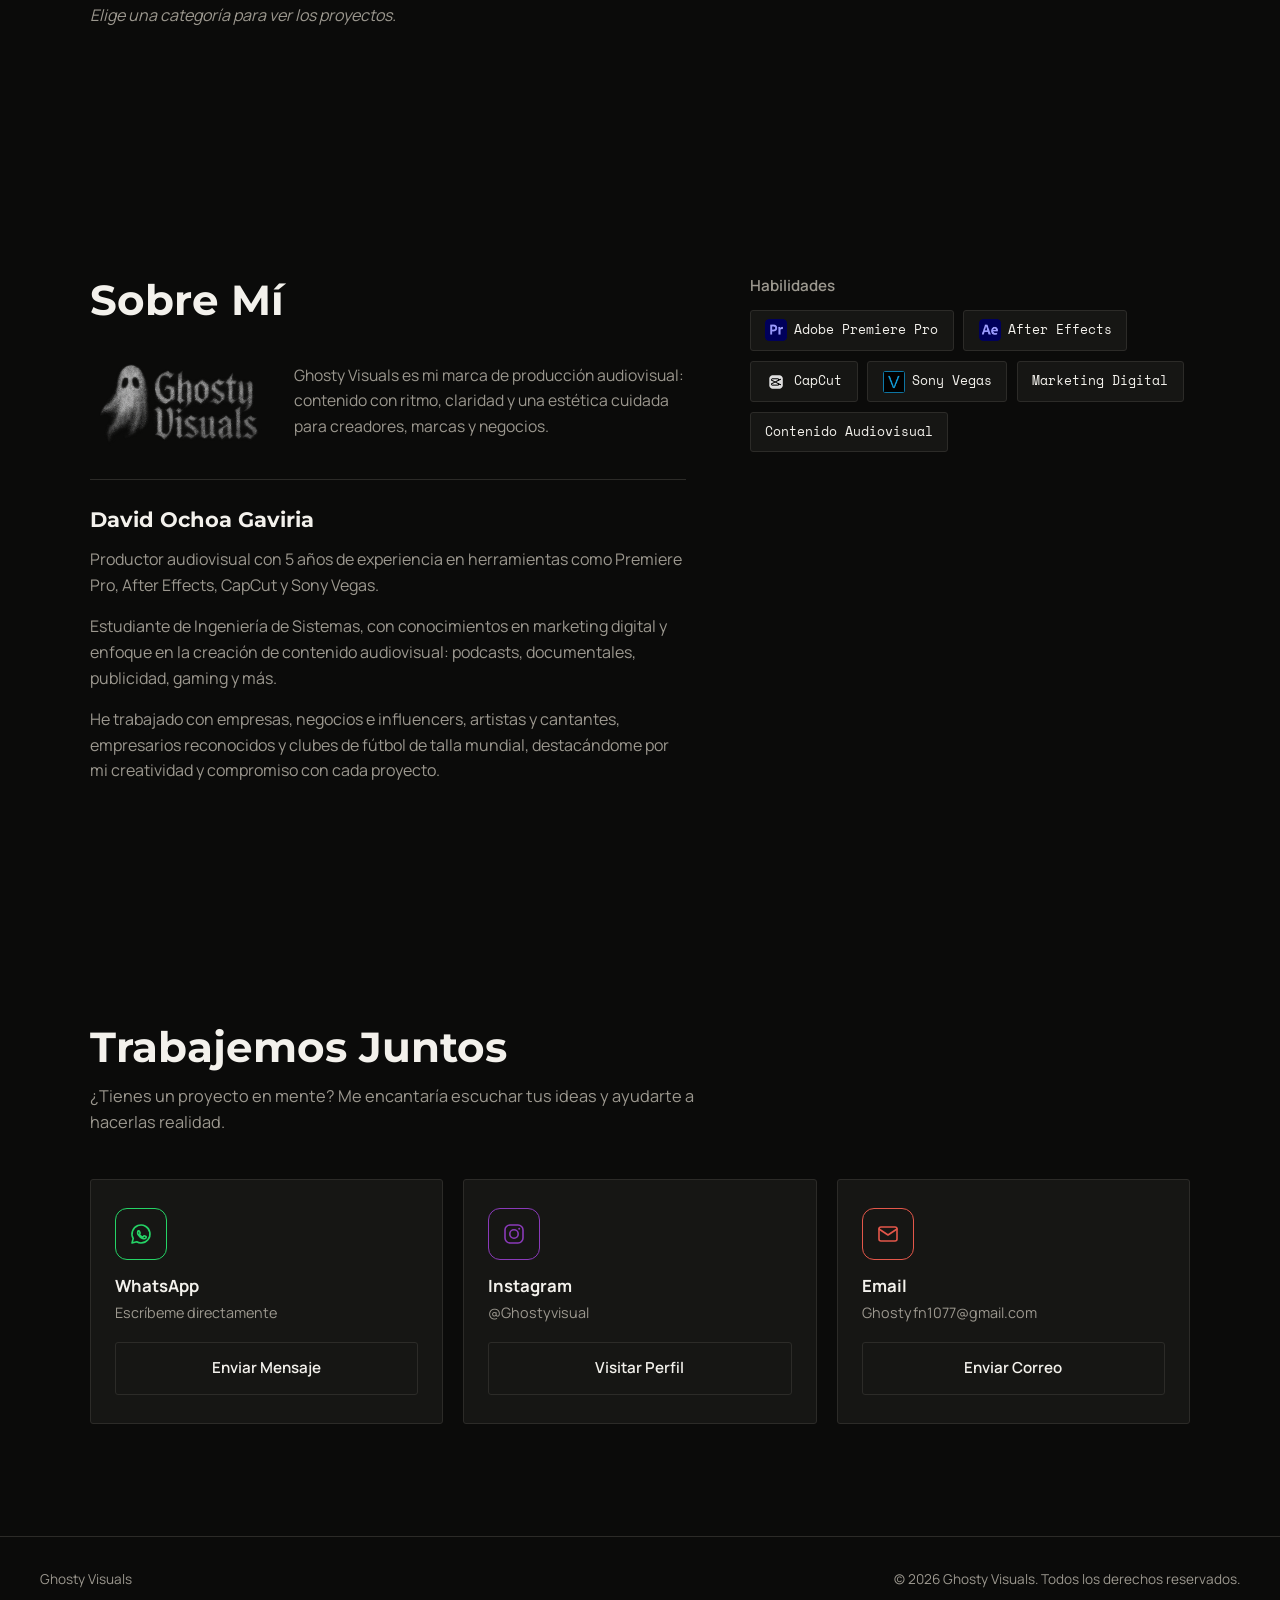
==== commit dbec58f5: "Carrusel centrado en previews, tagline nuevo, dots de navegación y swipe táctil" ====
--- a/index.html
+++ b/index.html
@@ -54,7 +54,7 @@
       <div class="hero__content">
         <h1 class="hero__logo-wrap"><img class="hero__logo" src="logo-full.png" alt="Ghosty Visuals"></h1>
         <p class="hero__role">Productor Audiovisual</p>
-        <p class="hero__tagline">Cuento historias a través de imágenes en movimiento — desde deportes de élite y artistas urbanos hasta marcas y negocios que necesitan contenido que realmente conecta.</p>
+        <p class="hero__tagline">Elevo el material que me mandas al siguiente nivel. Transformo tus videos en una experiencia imborrable para tu audiencia.</p>
         <div class="hero__cta">
           <a href="#portafolio" class="btn btn--primary">Ver Portafolio</a>
           <a href="#contacto" class="btn btn--ghost">Contáctame</a>
--- a/styles.css
+++ b/styles.css
@@ -193,20 +193,55 @@
 .hero__tagline { color: var(--text-muted); font-size: 1.05rem; max-width: 46ch; margin-top: .9rem; }
 .hero__cta { display: flex; gap: 1rem; margin-top: 2rem; flex-wrap: wrap; justify-content: center; }
 
-/* ---------- previews de video en el hero ---------- */
+/* ---------- carrusel de previews en el hero ---------- */
 .hero__previews {
+  width: 100%;
+  margin-top: clamp(2rem, 5vw, 3rem);
+  overflow: hidden;
+}
+
+/* variable usada por JS para translateX */
+.carousel {
+  --slide-w: 60%;
+  position: relative;
+  width: 100%;
+  overflow: hidden;
+}
+.carousel__track {
   display: flex;
-  gap: 1rem;
-  margin-top: clamp(2rem, 5vw, 3rem);
-  max-width: 100%;
-  overflow-x: auto;
-  padding-bottom: .25rem;
-  justify-content: center;
-}
+  transition: transform .5s cubic-bezier(.4,0,.2,1);
+  will-change: transform;
+  padding: 1rem 0 1.5rem;
+  /* centra el primer slide */
+  padding-left: calc(50% - var(--slide-w) / 2);
+  padding-right: calc(50% - var(--slide-w) / 2);
+  gap: 1.25rem;
+  cursor: grab;
+  user-select: none;
+}
+.carousel__track:active { cursor: grabbing; }
+
+.carousel__slide {
+  flex: 0 0 var(--slide-w);
+  display: flex;
+  flex-direction: column;
+  align-items: center;
+  transition: transform .5s cubic-bezier(.4,0,.2,1), opacity .5s cubic-bezier(.4,0,.2,1);
+  opacity: .45;
+  transform: scale(.88);
+}
+.carousel__slide.is-center {
+  opacity: 1;
+  transform: scale(1);
+}
+
 .preview-card {
-  flex: 0 0 auto;
-  width: min(280px, 62vw);
+  width: 100%;
   text-align: left;
+  border: none;
+  background: none;
+  padding: 0;
+  cursor: pointer;
 }
 .preview-card__frame {
   position: relative;
@@ -215,33 +250,56 @@
   aspect-ratio: 16 / 9;
   overflow: hidden;
   border: 1px solid var(--border);
-  border-radius: var(--radius);
+  border-radius: 12px;
   background: var(--surface);
-}
+  transition: border-color .3s var(--ease);
+}
+.carousel__slide.is-center .preview-card__frame { border-color: var(--line-hover); }
 .preview-card__frame img {
   position: absolute; inset: 0;
   width: 100%; height: 100%;
   object-fit: cover;
   transition: transform .5s var(--ease), filter .5s var(--ease);
-  filter: brightness(.8) grayscale(.25);
-}
-.preview-card:hover .preview-card__frame img { transform: scale(1.06); filter: brightness(1) grayscale(0); }
+  filter: brightness(.7) grayscale(.3);
+}
+.carousel__slide.is-center .preview-card__frame img { filter: brightness(1) grayscale(0); }
+.preview-card:hover .preview-card__frame img { transform: scale(1.04); filter: brightness(1) grayscale(0); }
 .preview-card__play {
   position: absolute; inset: 0;
   display: flex; align-items: center; justify-content: center;
   opacity: 0; transition: opacity .3s var(--ease);
 }
-.preview-card__play svg { width: 34px; height: 34px; color: #fff; filter: drop-shadow(0 2px 10px rgba(0, 0, 0, .5)); }
-.preview-card:hover .preview-card__play { opacity: 1; }
+.preview-card__play svg { width: 40px; height: 40px; color: #fff; filter: drop-shadow(0 2px 14px rgba(0,0,0,.6)); }
+.carousel__slide.is-center .preview-card:hover .preview-card__play { opacity: 1; }
+
 .preview-card__title {
   display: block;
-  margin-top: .55rem;
-  font-size: .85rem;
+  margin-top: .65rem;
+  font-size: .9rem;
   color: var(--text-muted);
-  transition: color .2s var(--ease);
-}
-.preview-card:hover .preview-card__title { color: var(--text); }
-.preview-card:hover .preview-card__frame { border-color: var(--line-hover); }
+  text-align: center;
+  transition: color .3s var(--ease);
+  padding: 0 .5rem;
+}
+.carousel__slide.is-center .preview-card__title { color: var(--text); }
+
+/* dots de navegación */
+.carousel__dots {
+  display: flex;
+  justify-content: center;
+  gap: .5rem;
+  margin-top: .5rem;
+}
+.carousel__dot {
+  width: 6px; height: 6px;
+  border-radius: 50%;
+  background: var(--border);
+  border: none;
+  padding: 0;
+  cursor: pointer;
+  transition: background .3s var(--ease), transform .3s var(--ease);
+}
+.carousel__dot.is-active { background: var(--text); transform: scale(1.4); }
 
 .preview-card--placeholder { cursor: default; }
 .preview-card__frame--empty {
@@ -592,18 +650,14 @@
   .hero__cta { flex-direction: column; align-items: stretch; gap: .75rem; margin-top: 1.5rem; width: 100%; max-width: 320px; }
   .btn { padding: .85rem 1.25rem; font-size: .92rem; }
 
-  /* --- previews: fila horizontal scrolleable, tarjetas más pequeñas --- */
-  .hero__previews {
+  /* --- carrusel móvil: slides más anchos --- */
+  .carousel { --slide-w: 80%; }
+  .carousel__track {
+    padding-left: calc(50% - 80% / 2);
+    padding-right: calc(50% - 80% / 2);
     gap: .75rem;
-    margin-top: 1.5rem;
-    padding-bottom: .5rem;
-    justify-content: flex-start;
-    -webkit-overflow-scrolling: touch;
-    scrollbar-width: none;
   }
-  .hero__previews::-webkit-scrollbar { display: none; }
-  .preview-card { width: min(70vw, 240px); }
-  .preview-card__title { font-size: .78rem; }
+  .preview-card__title { font-size: .8rem; }
 
   /* --- portafolio: cajitas apiladas de ancho completo --- */
   .category-boxes { grid-template-columns: 1fr 1fr; gap: .65rem; }
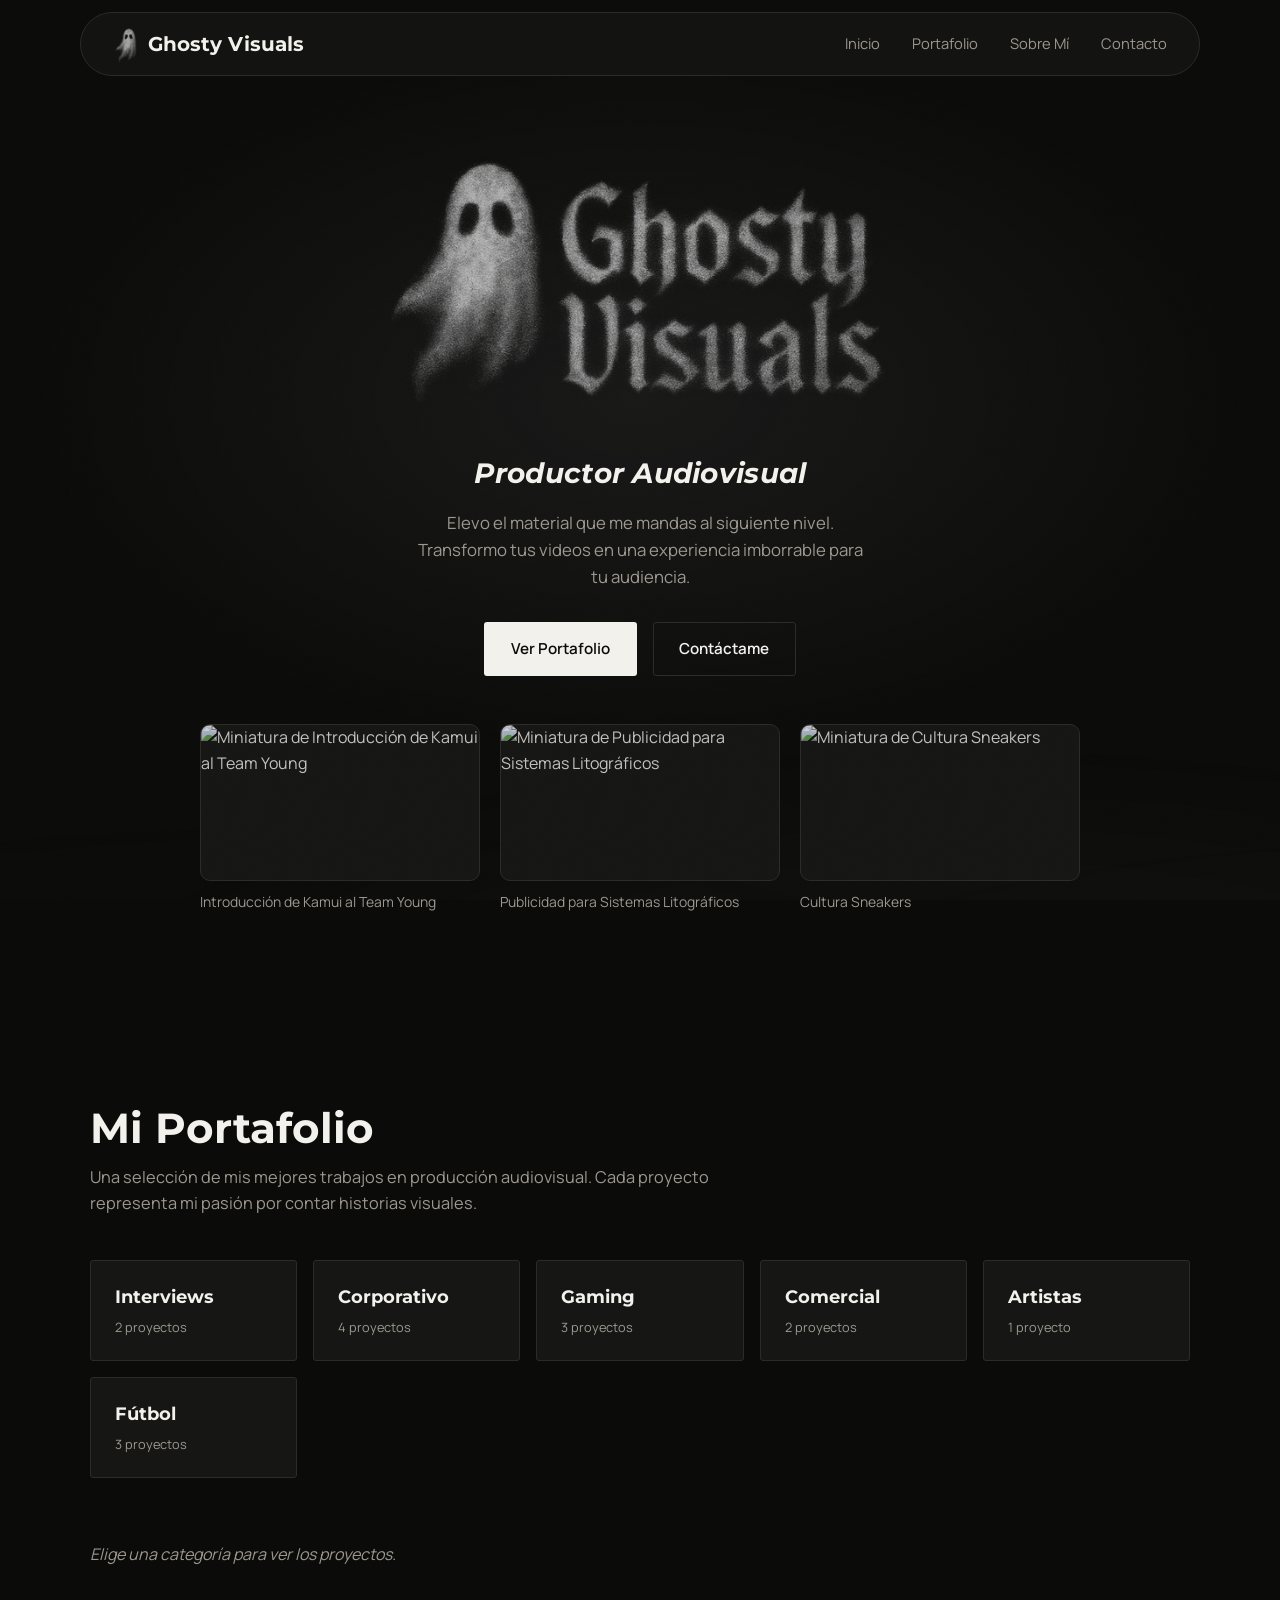
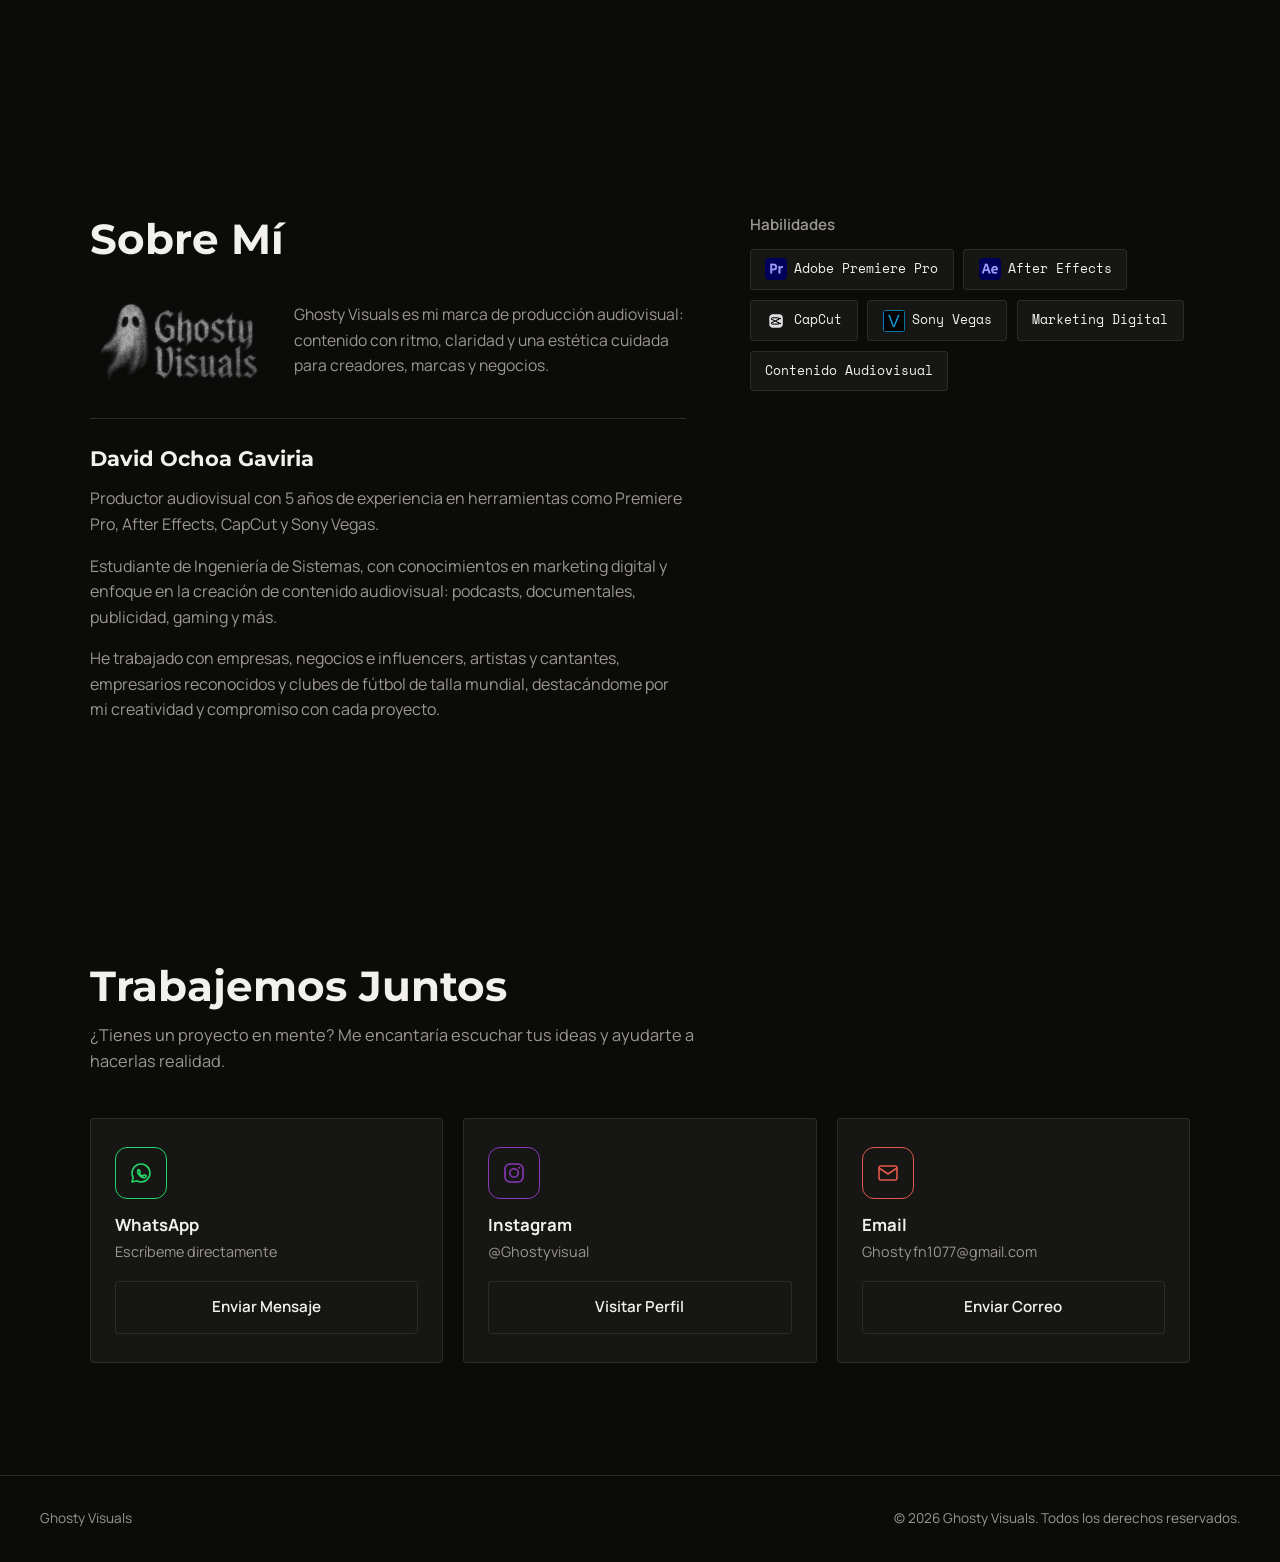
==== commit 4d8db3c2: "Quita barra de progreso, timecode y esquinas del hero" ====
--- a/index.html
+++ b/index.html
@@ -14,11 +14,6 @@
 </head>
 <body>
 
-  <!-- barra de progreso tipo "scrubber" de video -->
-  <div class="scrub-track" aria-hidden="true">
-    <div class="scrub-fill" id="scrubFill"></div>
-    <span class="scrub-time" id="scrubTime">00:00</span>
-  </div>
 
   <header class="nav">
     <a href="#inicio" class="nav__brand">
@@ -46,11 +41,6 @@
   <main>
     <!-- HERO -->
     <section id="inicio" class="hero">
-      <i class="corner corner--tl" aria-hidden="true"></i>
-      <i class="corner corner--tr" aria-hidden="true"></i>
-      <i class="corner corner--bl" aria-hidden="true"></i>
-      <i class="corner corner--br" aria-hidden="true"></i>
-
       <div class="hero__content">
         <h1 class="hero__logo-wrap"><img class="hero__logo" src="logo-full.png" alt="Ghosty Visuals"></h1>
         <p class="hero__role">Productor Audiovisual</p>
--- a/styles.css
+++ b/styles.css
@@ -22,8 +22,6 @@
   --font-mono: 'Space Mono', monospace;
 
   --nav-h: 64px;
-  --scrub-h: 3px;
-  --nav-gap: 18px;
   --radius: 3px;
   --container: 1180px;
   --ease: cubic-bezier(.22, .61, .36, 1);
@@ -34,7 +32,7 @@
 
 html {
   scroll-behavior: smooth;
-  scroll-padding-top: calc(var(--nav-h) + var(--scrub-h) + var(--nav-gap) + 16px);
+  scroll-padding-top: calc(var(--nav-h) + 28px);
 }
 
 body {
@@ -79,36 +77,10 @@
   background-image: url("data:image/svg+xml,%3Csvg xmlns='http://www.w3.org/2000/svg' width='120' height='120'%3E%3Cfilter id='n'%3E%3CfeTurbulence type='fractalNoise' baseFrequency='0.9' numOctaves='2' stitchTiles='stitch'/%3E%3C/filter%3E%3Crect width='100%25' height='100%25' filter='url(%23n)'/%3E%3C/svg%3E");
 }
 
-/* ---------- barra de progreso (scrubber) ---------- */
-.scrub-track {
-  position: fixed;
-  top: 0; left: 0; right: 0;
-  height: var(--scrub-h);
-  background: var(--border);
-  z-index: 60;
-}
-.scrub-fill {
-  height: 100%;
-  width: 0%;
-  background: linear-gradient(90deg, var(--line-hover), var(--text));
-}
-.scrub-time {
-  position: absolute;
-  top: 7px; right: 14px;
-  font-family: var(--font-mono);
-  font-size: .68rem;
-  color: var(--text-muted);
-  background: var(--bg);
-  padding: 2px 6px;
-  border: 1px solid var(--border);
-  border-radius: var(--radius);
-  letter-spacing: .03em;
-}
-
 /* ---------- navegación ---------- */
 .nav {
   position: fixed;
-  top: calc(var(--scrub-h) + var(--nav-gap));
+  top: 12px;
   left: 50%;
   transform: translateX(-50%);
   width: min(1120px, calc(100% - 2.5rem));
@@ -159,7 +131,7 @@
   align-items: center;
   justify-content: center;
   text-align: center;
-  padding: calc(var(--nav-h) + var(--scrub-h) + var(--nav-gap) + 2rem) clamp(1.25rem, 6vw, 4rem) clamp(3rem, 8vw, 5rem);
+  padding: calc(var(--nav-h) + 3.5rem) clamp(1.25rem, 6vw, 4rem) clamp(3rem, 8vw, 5rem);
   overflow: hidden;
   background:
     radial-gradient(ellipse 80% 60% at 50% 40%, rgba(255, 255, 255, .06), transparent 60%),
@@ -167,7 +139,7 @@
 }
 .hero__osd {
   position: absolute;
-  top: calc(var(--nav-h) + var(--scrub-h) + var(--nav-gap) + 1.25rem);
+  top: calc(var(--nav-h) + 2.5rem);
   left: clamp(1.25rem, 6vw, 4rem);
   display: flex; align-items: center; gap: .5rem;
   font-family: var(--font-mono); font-size: .72rem; color: var(--text-muted);
@@ -176,11 +148,6 @@
 .rec-dot { width: 7px; height: 7px; border-radius: 50%; background: var(--text); animation: pulse 2.4s ease-in-out infinite; }
 @keyframes pulse { 0%, 100% { opacity: 1; } 50% { opacity: .3; } }
 
-.corner { position: absolute; width: 26px; height: 26px; }
-.corner--tl { top: calc(var(--nav-h) + var(--scrub-h) + var(--nav-gap) + 14px); left: 14px; border-top: 2px solid var(--border); border-left: 2px solid var(--border); }
-.corner--tr { top: calc(var(--nav-h) + var(--scrub-h) + var(--nav-gap) + 14px); right: 14px; border-top: 2px solid var(--border); border-right: 2px solid var(--border); }
-.corner--bl { bottom: 14px; left: 14px; border-bottom: 2px solid var(--border); border-left: 2px solid var(--border); }
-.corner--br { bottom: 14px; right: 14px; border-bottom: 2px solid var(--border); border-right: 2px solid var(--border); }
 
 .hero__content { max-width: 900px; position: relative; z-index: 1; display: flex; flex-direction: column; align-items: center; }
 .hero__logo-wrap { display: block; margin: 0; }
@@ -193,53 +160,28 @@
 .hero__tagline { color: var(--text-muted); font-size: 1.05rem; max-width: 46ch; margin-top: .9rem; }
 .hero__cta { display: flex; gap: 1rem; margin-top: 2rem; flex-wrap: wrap; justify-content: center; }
 
-/* ---------- carrusel de previews en el hero ---------- */
-.hero__previews {
-  width: 100%;
-  margin-top: clamp(2rem, 5vw, 3rem);
-  overflow: hidden;
-}
-
-/* variable usada por JS para translateX */
-.carousel {
-  --slide-w: 60%;
-  position: relative;
-  width: 100%;
-  overflow: hidden;
-}
-.carousel__track {
+/* ============================================================
+   PREVIEWS DEL HERO
+   - .previews-desktop: 3 tarjetas en fila (solo PC)
+   - .previews-mobile: carrusel centrado (solo móvil)
+   ============================================================ */
+
+.hero__previews { width: 100%; margin-top: clamp(2rem, 5vw, 3rem); }
+
+/* ---------- PC: 3 tarjetas sólidas en fila ---------- */
+.previews-desktop {
   display: flex;
-  transition: transform .5s cubic-bezier(.4,0,.2,1);
-  will-change: transform;
-  padding: 1rem 0 1.5rem;
-  /* centra el primer slide */
-  padding-left: calc(50% - var(--slide-w) / 2);
-  padding-right: calc(50% - var(--slide-w) / 2);
   gap: 1.25rem;
-  cursor: grab;
-  user-select: none;
-}
-.carousel__track:active { cursor: grabbing; }
-
-.carousel__slide {
-  flex: 0 0 var(--slide-w);
-  display: flex;
-  flex-direction: column;
-  align-items: center;
-  transition: transform .5s cubic-bezier(.4,0,.2,1), opacity .5s cubic-bezier(.4,0,.2,1);
-  opacity: .45;
-  transform: scale(.88);
-}
-.carousel__slide.is-center {
-  opacity: 1;
-  transform: scale(1);
-}
+  justify-content: center;
+}
+.previews-mobile { display: none; }
 
 .preview-card {
-  width: 100%;
+  flex: 0 0 auto;
+  width: min(280px, 62vw);
   text-align: left;
+  background: none;
   border: none;
-  background: none;
   padding: 0;
   cursor: pointer;
 }
@@ -250,56 +192,34 @@
   aspect-ratio: 16 / 9;
   overflow: hidden;
   border: 1px solid var(--border);
-  border-radius: 12px;
+  border-radius: 10px;
   background: var(--surface);
   transition: border-color .3s var(--ease);
 }
-.carousel__slide.is-center .preview-card__frame { border-color: var(--line-hover); }
+.preview-card:hover .preview-card__frame { border-color: var(--line-hover); }
 .preview-card__frame img {
   position: absolute; inset: 0;
   width: 100%; height: 100%;
   object-fit: cover;
   transition: transform .5s var(--ease), filter .5s var(--ease);
-  filter: brightness(.7) grayscale(.3);
-}
-.carousel__slide.is-center .preview-card__frame img { filter: brightness(1) grayscale(0); }
-.preview-card:hover .preview-card__frame img { transform: scale(1.04); filter: brightness(1) grayscale(0); }
+  filter: brightness(.8) grayscale(.2);
+}
+.preview-card:hover .preview-card__frame img { transform: scale(1.05); filter: brightness(1) grayscale(0); }
 .preview-card__play {
   position: absolute; inset: 0;
   display: flex; align-items: center; justify-content: center;
   opacity: 0; transition: opacity .3s var(--ease);
 }
-.preview-card__play svg { width: 40px; height: 40px; color: #fff; filter: drop-shadow(0 2px 14px rgba(0,0,0,.6)); }
-.carousel__slide.is-center .preview-card:hover .preview-card__play { opacity: 1; }
-
+.preview-card__play svg { width: 38px; height: 38px; color: #fff; filter: drop-shadow(0 2px 12px rgba(0,0,0,.6)); }
+.preview-card:hover .preview-card__play { opacity: 1; }
 .preview-card__title {
   display: block;
-  margin-top: .65rem;
-  font-size: .9rem;
+  margin-top: .6rem;
+  font-size: .87rem;
   color: var(--text-muted);
-  text-align: center;
-  transition: color .3s var(--ease);
-  padding: 0 .5rem;
-}
-.carousel__slide.is-center .preview-card__title { color: var(--text); }
-
-/* dots de navegación */
-.carousel__dots {
-  display: flex;
-  justify-content: center;
-  gap: .5rem;
-  margin-top: .5rem;
-}
-.carousel__dot {
-  width: 6px; height: 6px;
-  border-radius: 50%;
-  background: var(--border);
-  border: none;
-  padding: 0;
-  cursor: pointer;
-  transition: background .3s var(--ease), transform .3s var(--ease);
-}
-.carousel__dot.is-active { background: var(--text); transform: scale(1.4); }
+  transition: color .2s var(--ease);
+}
+.preview-card:hover .preview-card__title { color: var(--text); }
 
 .preview-card--placeholder { cursor: default; }
 .preview-card__frame--empty {
@@ -311,6 +231,63 @@
   letter-spacing: .03em;
 }
 .preview-card__title--placeholder { font-style: italic; }
+
+/* ---------- Carrusel móvil ---------- */
+/* -------------------------------------------------------
+   Carrusel móvil — alineado con los botones del hero
+   El slide activo = mismo ancho/alineación que los botones
+   Laterales asoman por los bordes (overflow visible en track,
+   pero el wrapper hace clip).
+   ------------------------------------------------------- */
+.mcarousel {
+  position: relative;
+  width: 100%;
+  overflow: hidden;           /* clip externo */
+}
+.mcarousel__track {
+  display: flex;
+  gap: 12px;
+  /* El primer slide arranca alineado con los botones.
+     Los botones en móvil tienen max-width:320px y están centrados.
+     El slide también mide 320px (o 85vw si la pantalla es más estrecha).
+     margin-left = 50% - slide_w/2 → lo calcula JS con getBoundingClientRect */
+  transition: transform .44s cubic-bezier(.4,0,.2,1);
+  will-change: transform;
+}
+.mcarousel__slide {
+  flex: 0 0 min(320px, 85vw);
+  width: min(320px, 85vw);
+  display: flex;
+  flex-direction: column;
+  align-items: center;
+  opacity: .38;
+  transform: scale(.87);
+  transition: opacity .44s var(--ease), transform .44s var(--ease);
+  pointer-events: none;
+}
+.mcarousel__slide.is-center {
+  opacity: 1;
+  transform: scale(1);
+  pointer-events: auto;
+}
+.mcarousel__slide .preview-card { width: 100%; }
+.mcarousel__slide .preview-card__frame { border-radius: 12px; }
+.mcarousel__slide.is-center .preview-card__frame { border-color: var(--line-hover); }
+.mcarousel__slide.is-center .preview-card__frame img { filter: brightness(1) grayscale(0); }
+.mcarousel__slide.is-center .preview-card:hover .preview-card__play { opacity: 1; }
+.mcarousel__slide .preview-card__title { text-align: center; font-size: .82rem; padding: 0 .5rem; }
+.mcarousel__slide.is-center .preview-card__title { color: var(--text); }
+
+.mcarousel__dots {
+  display: flex; justify-content: center; gap: .5rem;
+  margin-top: 1rem;
+}
+.mcarousel__dot {
+  width: 6px; height: 6px; border-radius: 50%;
+  background: var(--border); border: none; padding: 0; cursor: pointer;
+  transition: background .3s var(--ease), transform .3s var(--ease);
+}
+.mcarousel__dot.is-active { background: var(--text); transform: scale(1.45); }
 
 /* ---------- botones ---------- */
 .btn {
@@ -512,7 +489,7 @@
   .nav__toggle { display: flex; }
   .nav__links {
     position: fixed;
-    top: calc(var(--nav-h) + var(--scrub-h) + var(--nav-gap) + 10px);
+    top: calc(var(--nav-h) + 22px);
     left: 50%;
     transform: translateX(-50%) translateY(-12px);
     width: min(1120px, calc(100% - 2.5rem));
@@ -635,7 +612,7 @@
 
   /* --- hero: todo cabe sin scroll horizontal --- */
   .hero {
-    padding-top: calc(var(--nav-h) + var(--scrub-h) + var(--nav-gap) + 3.5rem);
+    padding-top: calc(var(--nav-h) + 5rem);
     padding-left: 1.25rem;
     padding-right: 1.25rem;
     padding-bottom: 3rem;
@@ -650,14 +627,9 @@
   .hero__cta { flex-direction: column; align-items: stretch; gap: .75rem; margin-top: 1.5rem; width: 100%; max-width: 320px; }
   .btn { padding: .85rem 1.25rem; font-size: .92rem; }
 
-  /* --- carrusel móvil: slides más anchos --- */
-  .carousel { --slide-w: 80%; }
-  .carousel__track {
-    padding-left: calc(50% - 80% / 2);
-    padding-right: calc(50% - 80% / 2);
-    gap: .75rem;
-  }
-  .preview-card__title { font-size: .8rem; }
+  /* --- en móvil: ocultar fila PC, mostrar carrusel --- */
+  .previews-desktop { display: none; }
+  .previews-mobile { display: block; }
 
   /* --- portafolio: cajitas apiladas de ancho completo --- */
   .category-boxes { grid-template-columns: 1fr 1fr; gap: .65rem; }
@@ -686,7 +658,7 @@
   .section-head p { font-size: .93rem; }
 
   /* --- resultados del portafolio: añadir margen para que el scroll funcione bien --- */
-  .portfolio-results { scroll-margin-top: calc(var(--nav-h) + var(--scrub-h) + var(--nav-gap) + 1rem); }
+  .portfolio-results { scroll-margin-top: calc(var(--nav-h) + 2rem); }
 }
 
 /* pantallas muy pequeñas (< 380px) */
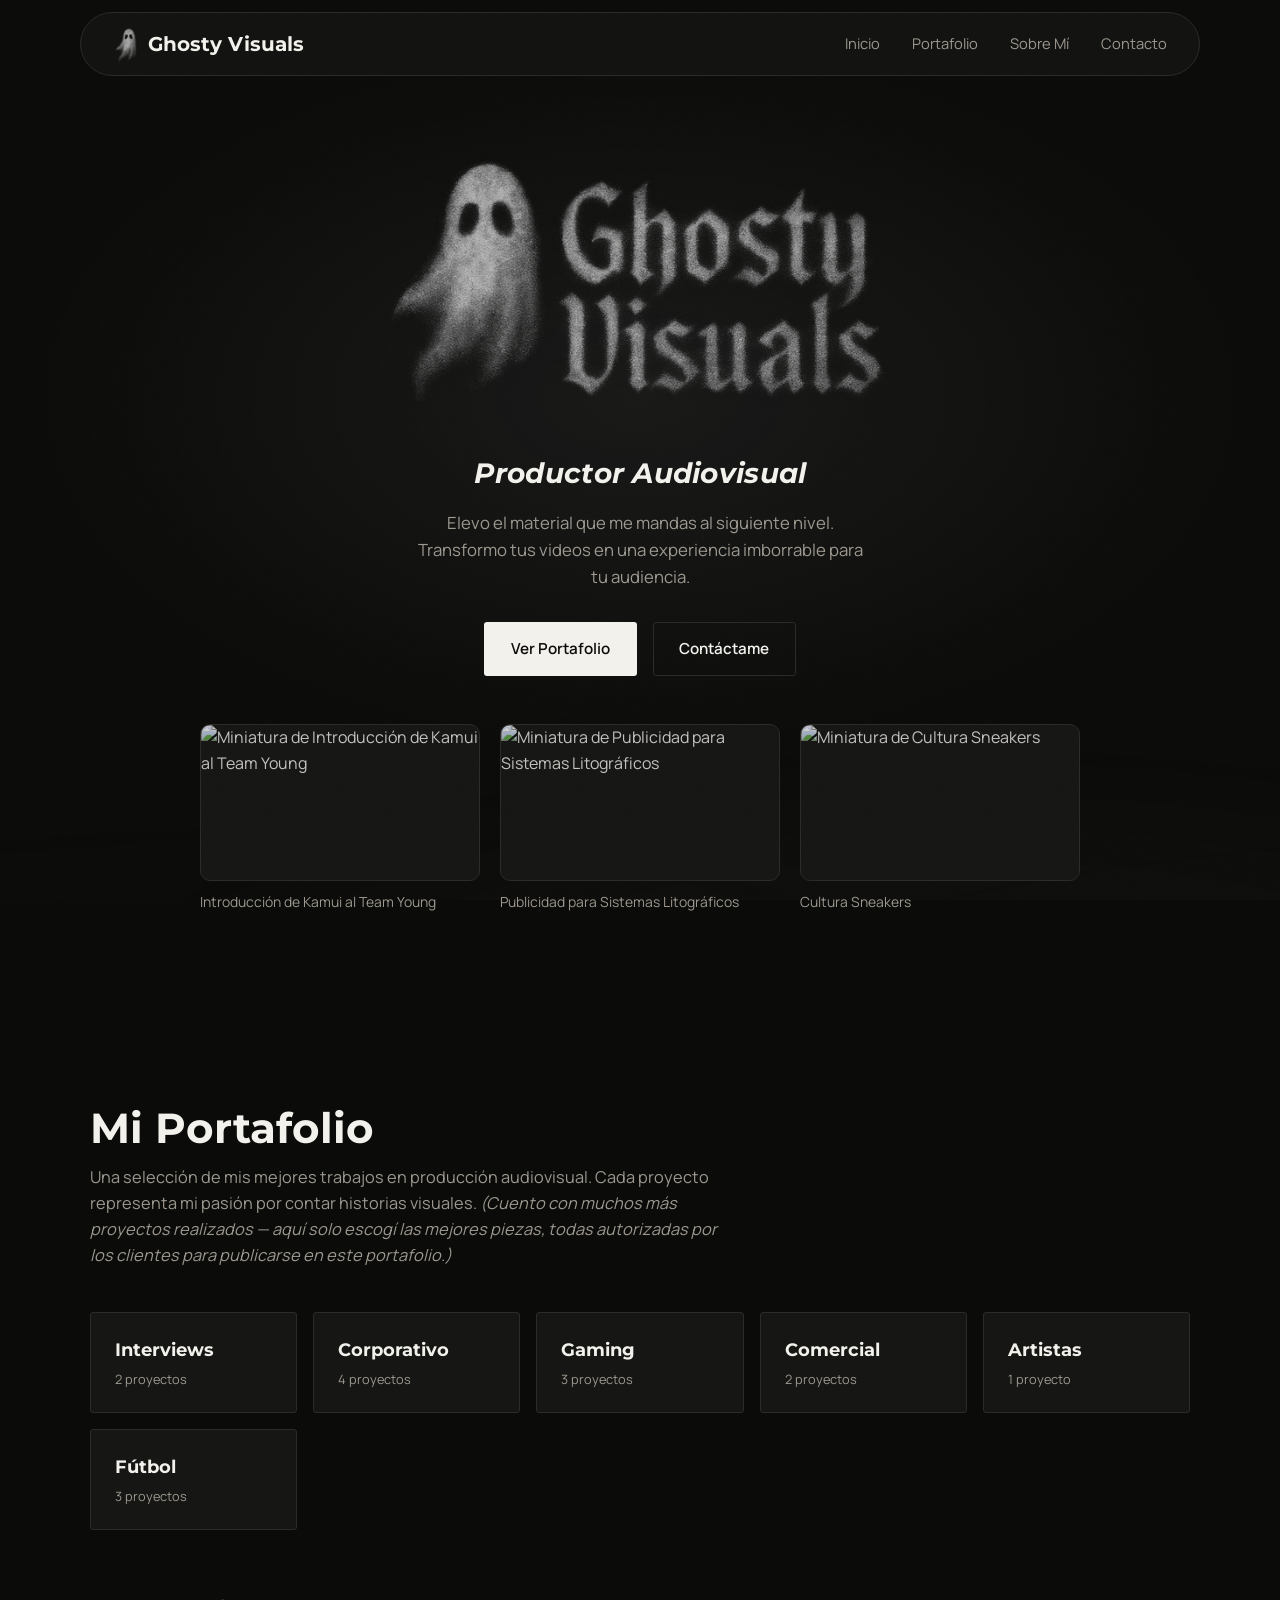
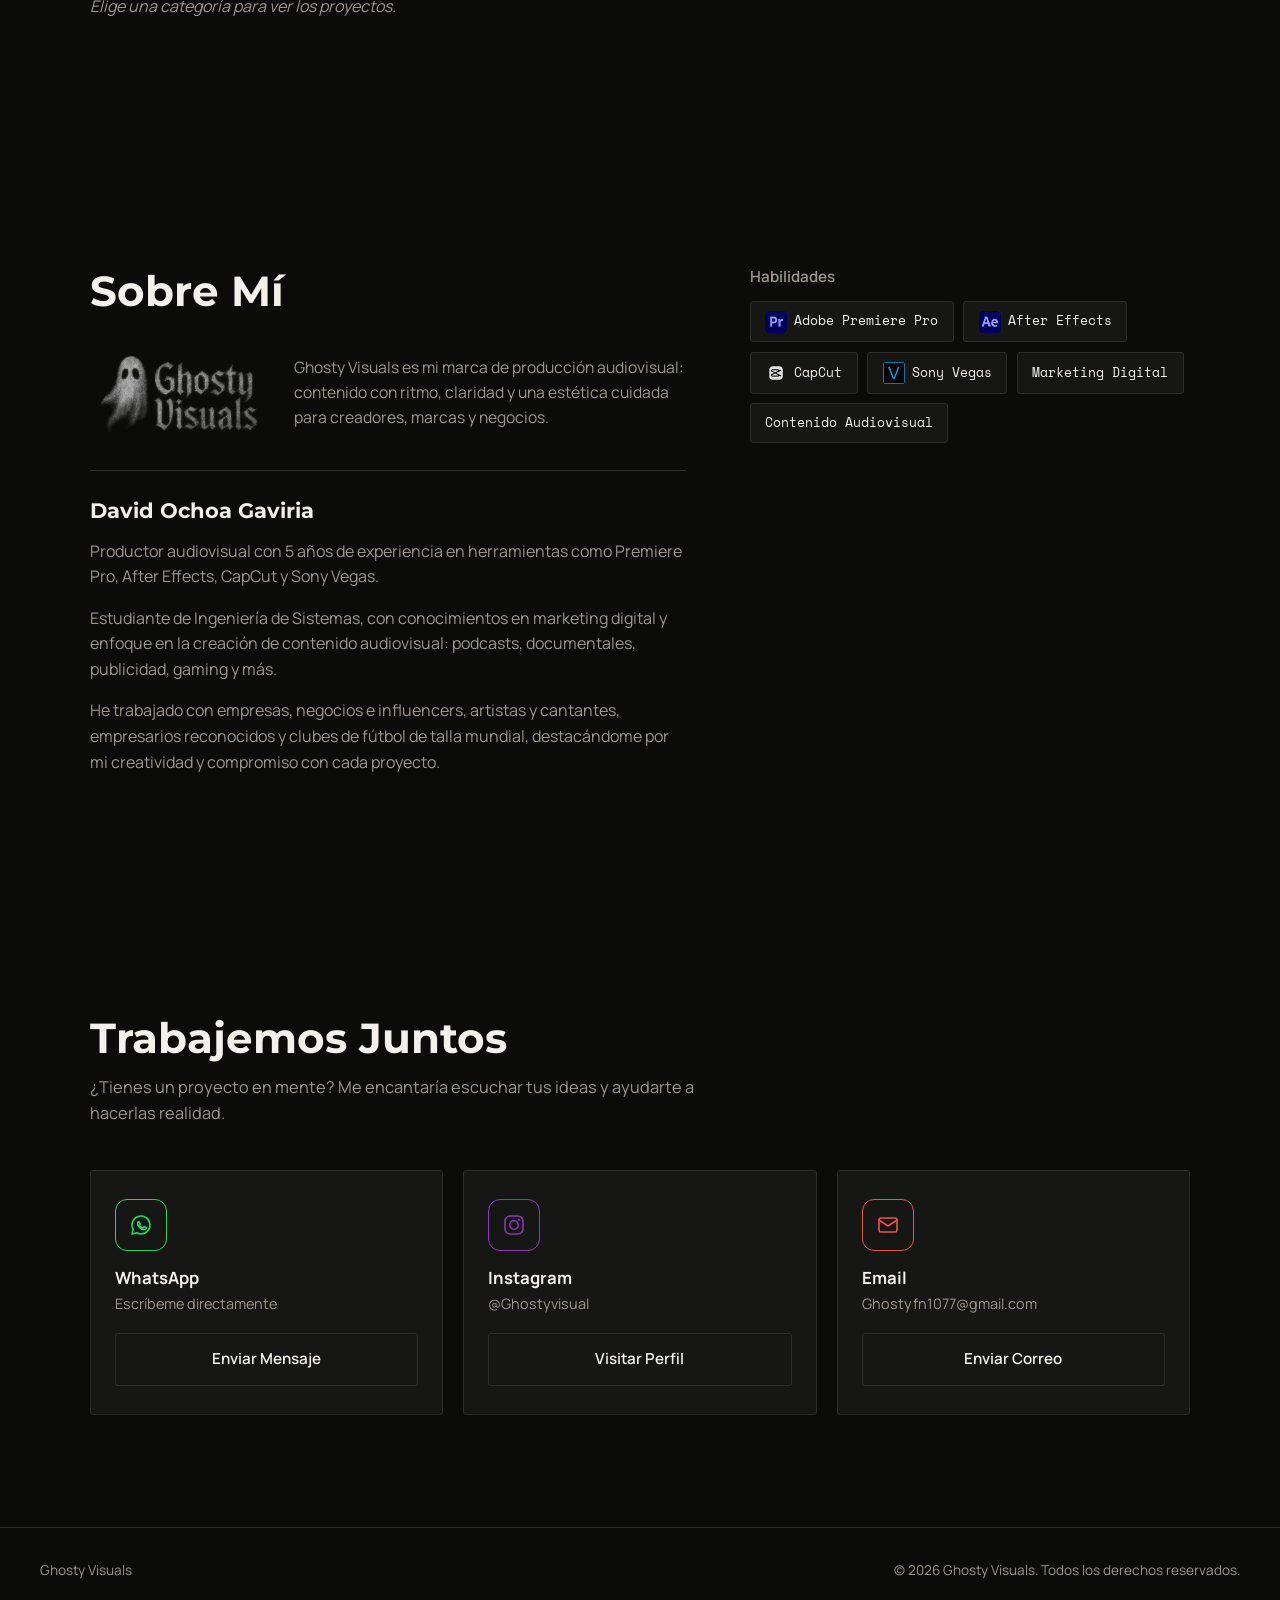
==== commit 8115ef7b: "Agrega nota de autorización y más proyectos en descripción del portafolio" ====
--- a/index.html
+++ b/index.html
@@ -59,7 +59,7 @@
       <div class="container">
         <div class="section-head">
           <h2>Mi Portafolio</h2>
-          <p>Una selección de mis mejores trabajos en producción audiovisual. Cada proyecto representa mi pasión por contar historias visuales.</p>
+          <p>Una selección de mis mejores trabajos en producción audiovisual. Cada proyecto representa mi pasión por contar historias visuales. <em>(Cuento con muchos más proyectos realizados — aquí solo escogí las mejores piezas, todas autorizadas por los clientes para publicarse en este portafolio.)</em></p>
         </div>
 
         <div class="category-boxes" id="categoryBoxes" role="group" aria-label="Elegir categoría"></div>
--- a/styles.css
+++ b/styles.css
@@ -234,60 +234,71 @@
 
 /* ---------- Carrusel móvil ---------- */
 /* -------------------------------------------------------
-   Carrusel móvil — alineado con los botones del hero
-   El slide activo = mismo ancho/alineación que los botones
-   Laterales asoman por los bordes (overflow visible en track,
-   pero el wrapper hace clip).
+   Carrusel móvil — deslizamiento + botones circulares
+   slide-w: 82vw  |  gap: 16px
+   margin-left calculado por JS para centrar exacto
    ------------------------------------------------------- */
-.mcarousel {
-  position: relative;
-  width: 100%;
-  overflow: hidden;           /* clip externo */
-}
+.mcarousel { width: 100%; }
+
 .mcarousel__track {
   display: flex;
-  gap: 12px;
-  /* El primer slide arranca alineado con los botones.
-     Los botones en móvil tienen max-width:320px y están centrados.
-     El slide también mide 320px (o 85vw si la pantalla es más estrecha).
-     margin-left = 50% - slide_w/2 → lo calcula JS con getBoundingClientRect */
+  gap: 16px;
   transition: transform .44s cubic-bezier(.4,0,.2,1);
   will-change: transform;
 }
 .mcarousel__slide {
-  flex: 0 0 min(320px, 85vw);
-  width: min(320px, 85vw);
+  flex: 0 0 82vw;
+  width: 82vw;
   display: flex;
   flex-direction: column;
   align-items: center;
   opacity: .38;
-  transform: scale(.87);
+  transform: scale(.88);
   transition: opacity .44s var(--ease), transform .44s var(--ease);
-  pointer-events: none;
-}
-.mcarousel__slide.is-center {
-  opacity: 1;
-  transform: scale(1);
-  pointer-events: auto;
-}
+}
+.mcarousel__slide.is-center { opacity: 1; transform: scale(1); }
 .mcarousel__slide .preview-card { width: 100%; }
-.mcarousel__slide .preview-card__frame { border-radius: 12px; }
+.mcarousel__slide .preview-card__frame {
+  border-radius: 12px;
+  transition: border-color .3s var(--ease);
+}
 .mcarousel__slide.is-center .preview-card__frame { border-color: var(--line-hover); }
 .mcarousel__slide.is-center .preview-card__frame img { filter: brightness(1) grayscale(0); }
 .mcarousel__slide.is-center .preview-card:hover .preview-card__play { opacity: 1; }
-.mcarousel__slide .preview-card__title { text-align: center; font-size: .82rem; padding: 0 .5rem; }
+.mcarousel__slide .preview-card__title {
+  text-align: center; font-size: .85rem; padding: 0 .5rem;
+}
 .mcarousel__slide.is-center .preview-card__title { color: var(--text); }
 
-.mcarousel__dots {
-  display: flex; justify-content: center; gap: .5rem;
-  margin-top: 1rem;
-}
-.mcarousel__dot {
-  width: 6px; height: 6px; border-radius: 50%;
-  background: var(--border); border: none; padding: 0; cursor: pointer;
-  transition: background .3s var(--ease), transform .3s var(--ease);
-}
-.mcarousel__dot.is-active { background: var(--text); transform: scale(1.45); }
+/* --- botones circulares estilo testimonios --- */
+.mcarousel__nav {
+  display: flex;
+  justify-content: center;
+  gap: .65rem;
+  margin-top: 1.1rem;
+}
+.mcarousel__arrow {
+  display: flex; align-items: center; justify-content: center;
+  width: 38px; height: 38px;
+  border-radius: 50%;
+  background: rgba(30, 30, 28, .85);
+  border: 1px solid var(--border);
+  color: var(--text);
+  cursor: pointer;
+  backdrop-filter: blur(6px);
+  transition: background .2s var(--ease), border-color .2s var(--ease), transform .15s var(--ease);
+  flex-shrink: 0;
+}
+.mcarousel__arrow:hover {
+  background: rgba(50, 50, 46, .95);
+  border-color: var(--line-hover);
+  transform: scale(1.08);
+}
+.mcarousel__arrow:active { transform: scale(.94); }
+.mcarousel__arrow svg { width: 16px; height: 16px; }
+.mcarousel__arrow.is-hidden { opacity: 0; pointer-events: none; }
+
+.mcarousel__slide--placeholder { cursor: default; }
 
 /* ---------- botones ---------- */
 .btn {
